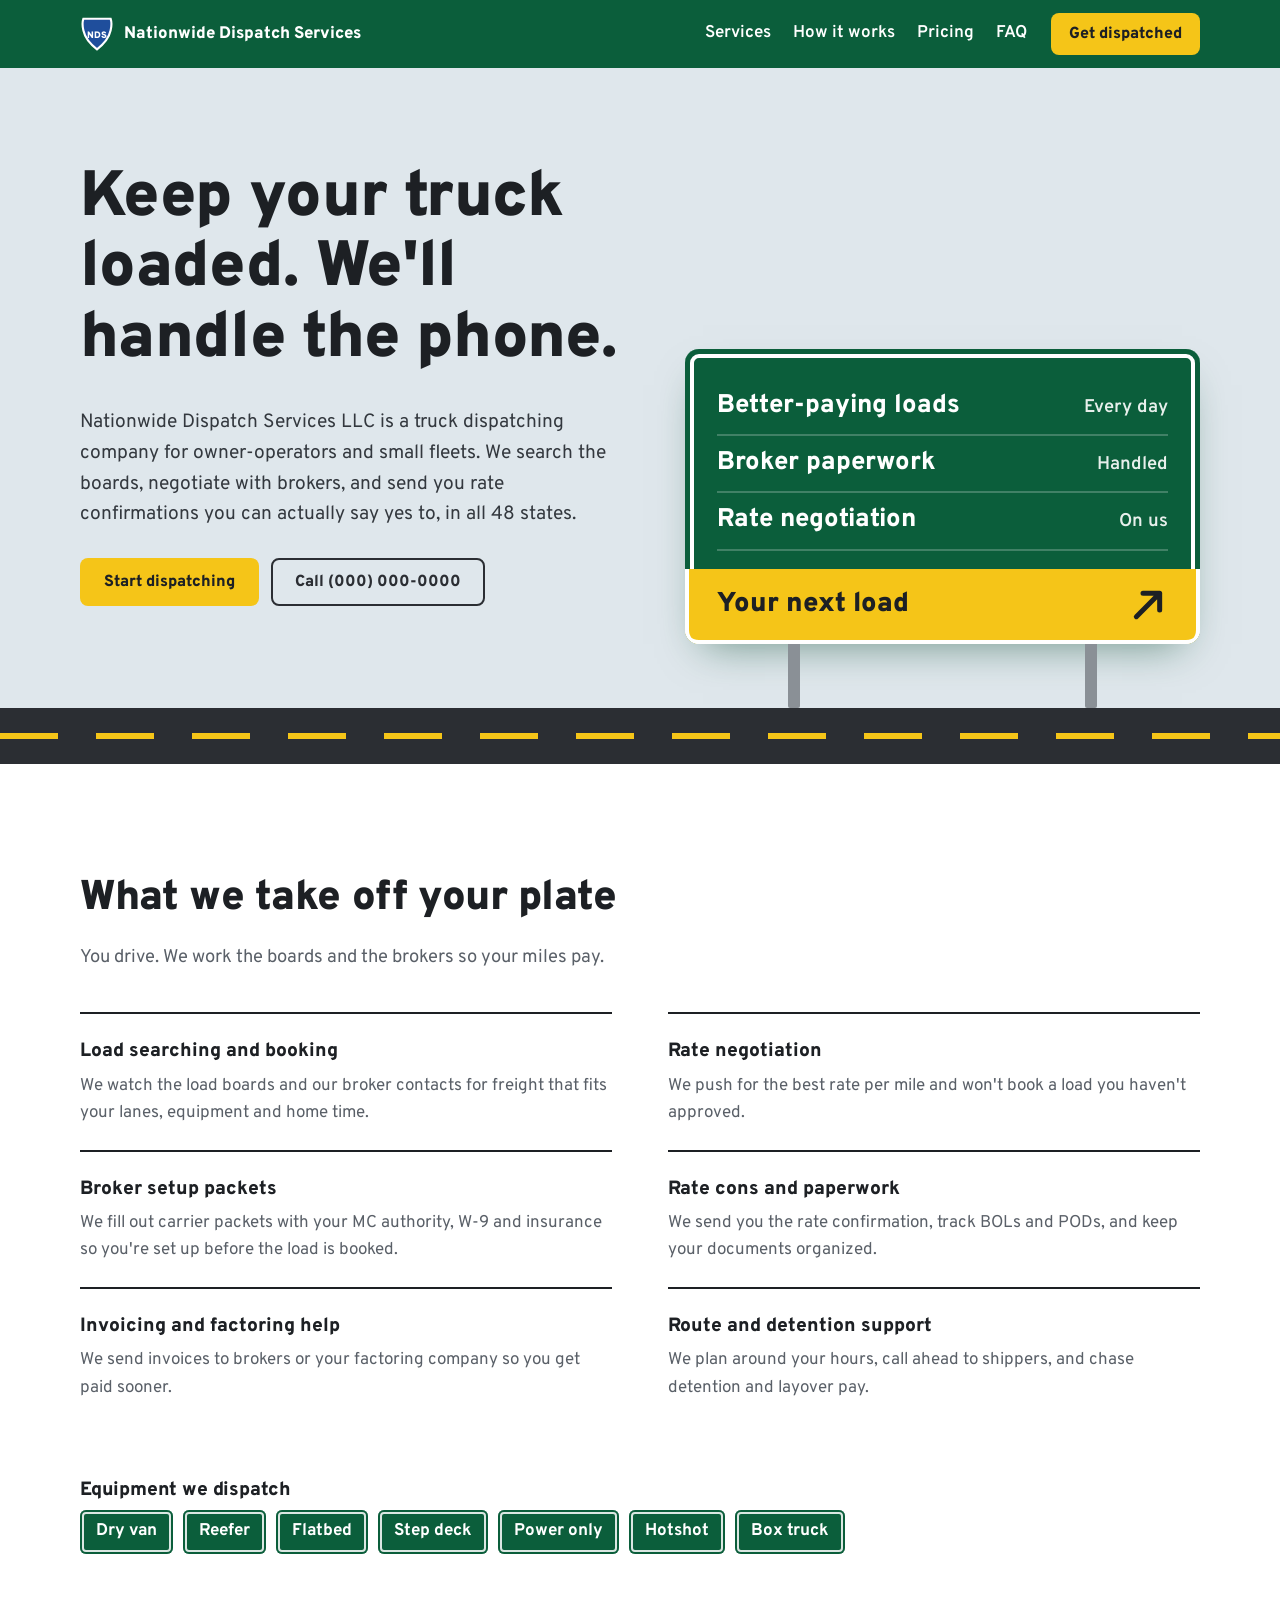
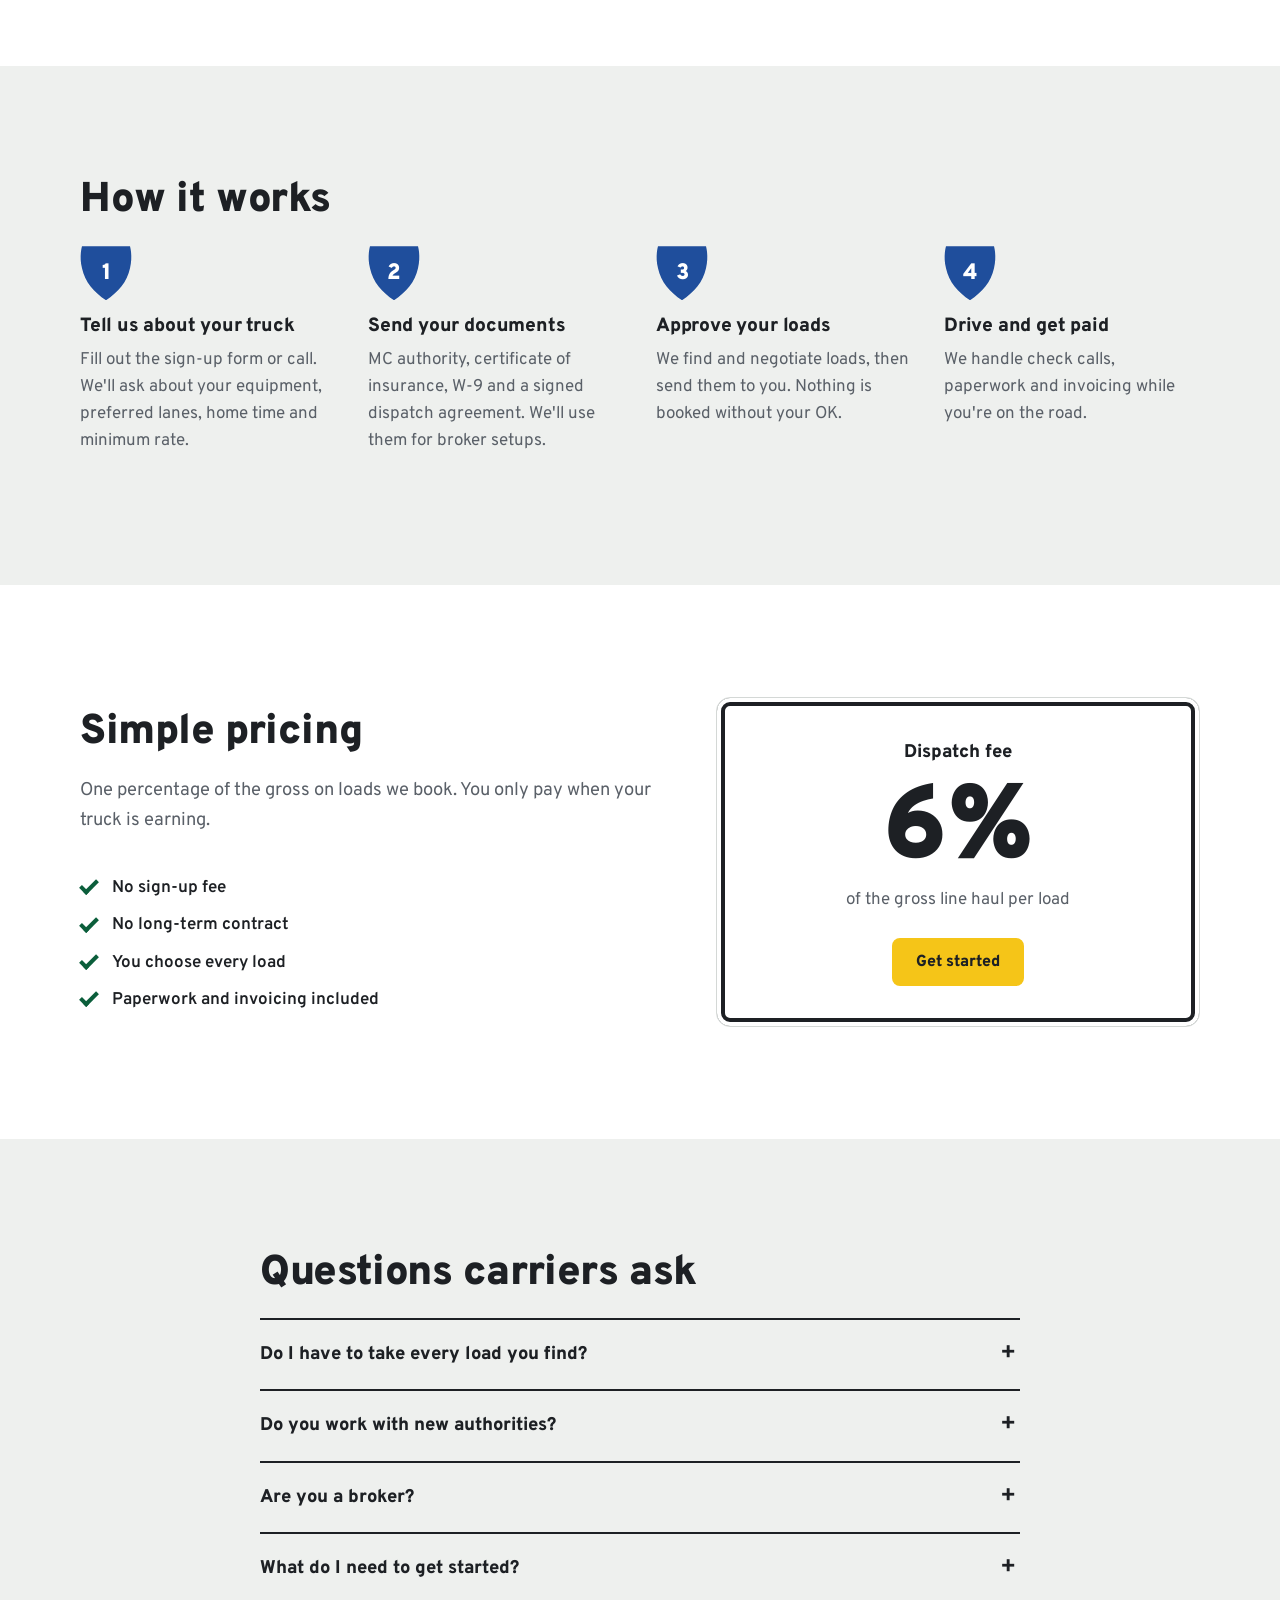
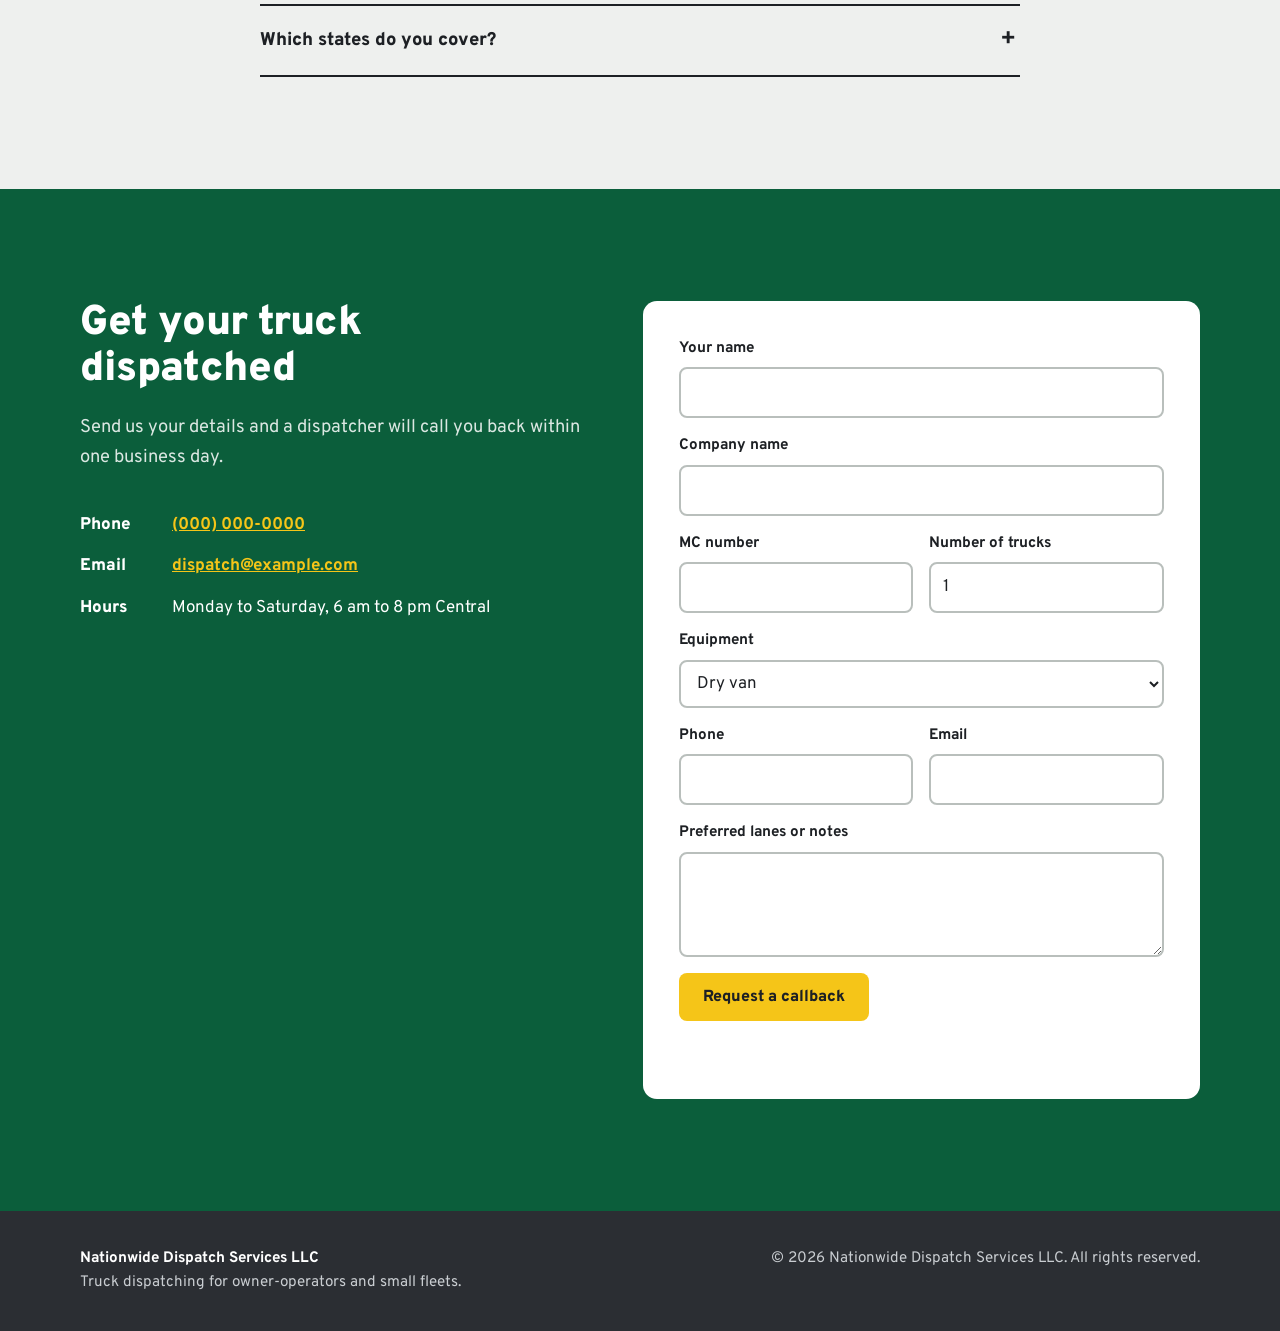
==== index.html @ 4761fd65 "Add Nationwide Dispatch Services website Co-Authored-By: Claude Opus 5.5 <noreply@anthropic.com> Cla" ====
<!doctype html>
<html lang="en">
<head>
  <meta charset="utf-8">
  <meta name="viewport" content="width=device-width, initial-scale=1">
  <title>Nationwide Dispatch Services LLC | Truck dispatching for owner-operators and small fleets</title>
  <meta name="description" content="Nationwide Dispatch Services LLC finds and books better-paying loads, negotiates rates, and handles broker paperwork for owner-operators and small fleets in all 48 states.">
  <link rel="icon" href="favicon.svg" type="image/svg+xml">
  <link rel="preconnect" href="https://fonts.googleapis.com">
  <link rel="preconnect" href="https://fonts.gstatic.com" crossorigin>
  <link href="https://fonts.googleapis.com/css2?family=Overpass:ital,wght@0,400;0,600;0,800;0,900;1,400&display=swap" rel="stylesheet">
  <link rel="stylesheet" href="styles.css">
</head>
<body>
  <a class="skip" href="#main">Skip to content</a>

  <header class="topbar">
    <div class="wrap topbar-inner">
      <a class="brand" href="#top" aria-label="Nationwide Dispatch Services home">
        <svg class="shield" viewBox="0 0 40 44" aria-hidden="true"><path d="M4 4h32c0 0 2 6 0 14-2 9-8 16-16 22C12 34 6 27 4 18 2 10 4 4 4 4z"/><text x="20" y="27" text-anchor="middle">NDS</text></svg>
        <span>Nationwide Dispatch Services</span>
      </a>
      <nav aria-label="Main">
        <ul>
          <li><a href="#services">Services</a></li>
          <li><a href="#how">How it works</a></li>
          <li><a href="#pricing">Pricing</a></li>
          <li><a href="#faq">FAQ</a></li>
        </ul>
      </nav>
      <a class="btn btn-yellow topbar-cta" href="#signup">Get dispatched</a>
    </div>
  </header>

  <main id="main">
    <section class="hero" id="top">
      <div class="wrap hero-grid">
        <div class="hero-copy">
          <h1>Keep your truck loaded. We'll handle the phone.</h1>
          <p class="lede">Nationwide Dispatch Services LLC is a truck dispatching company for owner-operators and small fleets. We search the boards, negotiate with brokers, and send you rate confirmations you can actually say yes to, in all 48 states.</p>
          <div class="hero-actions">
            <a class="btn btn-yellow" href="#signup">Start dispatching</a>
            <a class="btn btn-ghost" href="tel:+10000000000" data-phone>Call (000) 000-0000</a>
          </div>
        </div>

        <figure class="sign" aria-label="Highway-style sign listing what we do">
          <div class="sign-face">
            <div class="sign-row">
              <span class="sign-text">Better-paying loads</span>
              <span class="sign-dist">Every day</span>
            </div>
            <div class="sign-row">
              <span class="sign-text">Broker paperwork</span>
              <span class="sign-dist">Handled</span>
            </div>
            <div class="sign-row">
              <span class="sign-text">Rate negotiation</span>
              <span class="sign-dist">On us</span>
            </div>
            <div class="sign-exit">
              <span>Your next load</span>
              <svg viewBox="0 0 48 48" aria-hidden="true"><path d="M10 38 L38 10 M18 10 H38 V30" /></svg>
            </div>
          </div>
          <div class="sign-posts" aria-hidden="true"><span></span><span></span></div>
        </figure>
      </div>
      <div class="road" aria-hidden="true"></div>
    </section>

    <section class="section" id="services">
      <div class="wrap">
        <h2>What we take off your plate</h2>
        <p class="section-lede">You drive. We work the boards and the brokers so your miles pay.</p>
        <dl class="services">
          <div>
            <dt>Load searching and booking</dt>
            <dd>We watch the load boards and our broker contacts for freight that fits your lanes, equipment and home time.</dd>
          </div>
          <div>
            <dt>Rate negotiation</dt>
            <dd>We push for the best rate per mile and won't book a load you haven't approved.</dd>
          </div>
          <div>
            <dt>Broker setup packets</dt>
            <dd>We fill out carrier packets with your MC authority, W-9 and insurance so you're set up before the load is booked.</dd>
          </div>
          <div>
            <dt>Rate cons and paperwork</dt>
            <dd>We send you the rate confirmation, track BOLs and PODs, and keep your documents organized.</dd>
          </div>
          <div>
            <dt>Invoicing and factoring help</dt>
            <dd>We send invoices to brokers or your factoring company so you get paid sooner.</dd>
          </div>
          <div>
            <dt>Route and detention support</dt>
            <dd>We plan around your hours, call ahead to shippers, and chase detention and layover pay.</dd>
          </div>
        </dl>

        <div class="equipment">
          <h3>Equipment we dispatch</h3>
          <ul>
            <li>Dry van</li>
            <li>Reefer</li>
            <li>Flatbed</li>
            <li>Step deck</li>
            <li>Power only</li>
            <li>Hotshot</li>
            <li>Box truck</li>
          </ul>
        </div>
      </div>
    </section>

    <section class="section section-alt" id="how">
      <div class="wrap">
        <h2>How it works</h2>
        <ol class="steps">
          <li>
            <h3>Tell us about your truck</h3>
            <p>Fill out the sign-up form or call. We'll ask about your equipment, preferred lanes, home time and minimum rate.</p>
          </li>
          <li>
            <h3>Send your documents</h3>
            <p>MC authority, certificate of insurance, W-9 and a signed dispatch agreement. We'll use them for broker setups.</p>
          </li>
          <li>
            <h3>Approve your loads</h3>
            <p>We find and negotiate loads, then send them to you. Nothing is booked without your OK.</p>
          </li>
          <li>
            <h3>Drive and get paid</h3>
            <p>We handle check calls, paperwork and invoicing while you're on the road.</p>
          </li>
        </ol>
      </div>
    </section>

    <section class="section" id="pricing">
      <div class="wrap pricing">
        <div>
          <h2>Simple pricing</h2>
          <p class="section-lede">One percentage of the gross on loads we book. You only pay when your truck is earning.</p>
          <ul class="checks">
            <li>No sign-up fee</li>
            <li>No long-term contract</li>
            <li>You choose every load</li>
            <li>Paperwork and invoicing included</li>
          </ul>
        </div>
        <div class="price-sign" aria-label="Dispatch fee">
          <span class="price-label">Dispatch fee</span>
          <span class="price-num">6%</span>
          <span class="price-sub">of the gross line haul per load</span>
          <a class="btn btn-yellow" href="#signup">Get started</a>
        </div>
      </div>
    </section>

    <section class="section section-alt" id="faq">
      <div class="wrap narrow">
        <h2>Questions carriers ask</h2>
        <details>
          <summary>Do I have to take every load you find?</summary>
          <p>No. We send you each load with the rate, miles and pickup details. You decide whether we book it.</p>
        </details>
        <details>
          <summary>Do you work with new authorities?</summary>
          <p>Yes. Some brokers require a few months of active authority, but we know which ones work with new MCs and can still keep you moving.</p>
        </details>
        <details>
          <summary>Are you a broker?</summary>
          <p>No. We're a dispatch service working for you, the carrier. Brokers pay you directly or through your factoring company.</p>
        </details>
        <details>
          <summary>What do I need to get started?</summary>
          <p>Active MC and DOT numbers, a certificate of insurance, a W-9, and your truck and trailer details.</p>
        </details>
        <details>
          <summary>Which states do you cover?</summary>
          <p>All 48 contiguous states, with lanes planned around where you want to run and when you want to be home.</p>
        </details>
      </div>
    </section>

    <section class="section signup" id="signup">
      <div class="wrap signup-grid">
        <div>
          <h2>Get your truck dispatched</h2>
          <p class="section-lede">Send us your details and a dispatcher will call you back within one business day.</p>
          <ul class="contact">
            <li><span>Phone</span><a href="tel:+10000000000" data-phone>(000) 000-0000</a></li>
            <li><span>Email</span><a href="mailto:dispatch@example.com" data-email>dispatch@example.com</a></li>
            <li><span>Hours</span>Monday to Saturday, 6 am to 8 pm Central</li>
          </ul>
        </div>

        <form class="form" id="signup-form" novalidate>
          <div class="field">
            <label for="name">Your name</label>
            <input id="name" name="name" autocomplete="name" required>
          </div>
          <div class="field">
            <label for="company">Company name</label>
            <input id="company" name="company" autocomplete="organization">
          </div>
          <div class="field-row">
            <div class="field">
              <label for="mc">MC number</label>
              <input id="mc" name="mc" inputmode="numeric">
            </div>
            <div class="field">
              <label for="trucks">Number of trucks</label>
              <input id="trucks" name="trucks" type="number" min="1" value="1">
            </div>
          </div>
          <div class="field">
            <label for="equipment">Equipment</label>
            <select id="equipment" name="equipment">
              <option>Dry van</option>
              <option>Reefer</option>
              <option>Flatbed</option>
              <option>Step deck</option>
              <option>Power only</option>
              <option>Hotshot</option>
              <option>Box truck</option>
            </select>
          </div>
          <div class="field-row">
            <div class="field">
              <label for="phone">Phone</label>
              <input id="phone" name="phone" type="tel" autocomplete="tel" required>
            </div>
            <div class="field">
              <label for="email">Email</label>
              <input id="email" name="email" type="email" autocomplete="email">
            </div>
          </div>
          <div class="field">
            <label for="notes">Preferred lanes or notes</label>
            <textarea id="notes" name="notes" rows="3"></textarea>
          </div>
          <button class="btn btn-yellow" type="submit">Request a callback</button>
          <p class="form-msg" role="status" aria-live="polite"></p>
        </form>
      </div>
    </section>
  </main>

  <footer class="footer">
    <div class="wrap footer-inner">
      <p><strong>Nationwide Dispatch Services LLC</strong><br>Truck dispatching for owner-operators and small fleets.</p>
      <p>&copy; <span id="year">2026</span> Nationwide Dispatch Services LLC. All rights reserved.</p>
    </div>
  </footer>

  <script src="script.js"></script>
</body>
</html>
---- styles.css ----
:root {
  --sign: #0b5e3b;
  --sign-dark: #08482d;
  --white: #ffffff;
  --yellow: #f5c518;
  --yellow-dark: #d9ab00;
  --asphalt: #2b2e33;
  --ink: #1d2024;
  --muted: #5a6068;
  --concrete: #eef0ee;
  --sky: #dfe7ec;
  --shield: #1f4e9c;
  --line: #d4d8d6;
  --radius-sign: 14px;
  --font: "Overpass", "Helvetica Neue", Arial, sans-serif;
}

*, *::before, *::after { box-sizing: border-box; }
html { scroll-behavior: smooth; }
@media (prefers-reduced-motion: reduce) { html { scroll-behavior: auto; } }

body {
  margin: 0;
  font-family: var(--font);
  font-size: 1.0625rem;
  line-height: 1.6;
  color: var(--ink);
  background: var(--white);
  -webkit-font-smoothing: antialiased;
}

img, svg { display: block; }
a { color: var(--sign); }
:focus-visible { outline: 3px solid var(--yellow); outline-offset: 3px; border-radius: 4px; }

.wrap { width: min(1120px, 100% - 32px); margin-inline: auto; }
.narrow { width: min(760px, 100% - 32px); }

.skip { position: absolute; left: -9999px; top: 8px; background: var(--yellow); color: var(--ink); padding: 8px 14px; z-index: 100; }
.skip:focus { left: 8px; }

h1, h2, h3 { line-height: 1.1; margin: 0 0 .5em; letter-spacing: -0.01em; }
h1 { font-size: clamp(2.4rem, 5.2vw, 4rem); font-weight: 900; }
h2 { font-size: clamp(1.8rem, 3.4vw, 2.6rem); font-weight: 900; }
h3 { font-size: 1.2rem; font-weight: 800; }
p { margin: 0 0 1em; }

/* Buttons */
.btn {
  display: inline-flex; align-items: center; justify-content: center;
  min-height: 48px; padding: 12px 22px;
  font: 800 1rem/1 var(--font);
  text-decoration: none; border-radius: 8px; border: 2px solid transparent;
  cursor: pointer; transition: background-color .15s, color .15s, border-color .15s;
}
.btn-yellow { background: var(--yellow); color: var(--ink); }
.btn-yellow:hover { background: var(--yellow-dark); }
.btn-ghost { border-color: var(--asphalt); color: var(--asphalt); background: transparent; }
.btn-ghost:hover { background: var(--asphalt); color: var(--white); }

/* Top bar */
.topbar { background: var(--sign); color: var(--white); position: sticky; top: 0; z-index: 50; }
.topbar-inner { display: flex; align-items: center; gap: 24px; min-height: 68px; }
.brand { display: flex; align-items: center; gap: 10px; color: var(--white); text-decoration: none; font-weight: 800; font-size: 1.05rem; }
.shield { width: 34px; height: 38px; }
.shield path { fill: var(--shield); stroke: var(--white); stroke-width: 2.5; }
.shield text { fill: var(--white); font: 900 11px var(--font); }
.topbar nav { margin-left: auto; }
.topbar nav ul { display: flex; gap: 22px; list-style: none; margin: 0; padding: 0; }
.topbar nav a { color: var(--white); text-decoration: none; font-weight: 600; }
.topbar nav a:hover { text-decoration: underline; text-underline-offset: 4px; }
.topbar-cta { min-height: 42px; padding: 10px 16px; }

@media (max-width: 860px) {
  .topbar nav { display: none; }
  .topbar-cta { margin-left: auto; }
  .brand span { font-size: .95rem; }
}
@media (max-width: 420px) { .brand span { display: none; } }

/* Hero */
.hero { background: var(--sky); position: relative; padding-top: clamp(48px, 8vw, 96px); overflow: hidden; }
.hero-grid { display: grid; grid-template-columns: 1.05fr 1fr; gap: clamp(32px, 5vw, 72px); align-items: end; }
.hero-copy { padding-bottom: clamp(56px, 8vw, 104px); }
.lede { font-size: 1.2rem; color: #33383e; max-width: 34em; }
.hero-actions { display: flex; flex-wrap: wrap; gap: 12px; margin-top: 28px; }

.sign { margin: 0; display: flex; flex-direction: column; align-items: center; }
.sign-face {
  width: 100%; background: var(--sign); color: var(--white);
  border-radius: var(--radius-sign);
  box-shadow: inset 0 0 0 5px var(--sign), inset 0 0 0 9px var(--white), 0 18px 40px -18px rgba(8, 72, 45, .55);
  padding: 30px 32px 0;
}
.sign-row { display: flex; justify-content: space-between; align-items: baseline; gap: 16px; padding: 12px 0; border-bottom: 2px solid rgba(255,255,255,.22); }
.sign-text { font-weight: 800; font-size: clamp(1.15rem, 2.2vw, 1.6rem); line-height: 1.15; }
.sign-dist { font-weight: 600; font-size: clamp(.95rem, 1.6vw, 1.15rem); white-space: nowrap; opacity: .9; }
.sign-exit {
  display: flex; align-items: center; justify-content: space-between; gap: 12px;
  margin: 18px -32px 0; padding: 14px 32px 18px;
  background: var(--yellow); color: var(--ink);
  border-radius: 0 0 var(--radius-sign) var(--radius-sign);
  box-shadow: inset 0 -4px 0 0 var(--white), inset 4px 0 0 0 var(--white), inset -4px 0 0 0 var(--white);
  font-weight: 900; font-size: clamp(1.2rem, 2.4vw, 1.7rem);
}
.sign-exit svg { width: 40px; height: 40px; flex: none; }
.sign-exit path { fill: none; stroke: var(--ink); stroke-width: 6; stroke-linecap: round; stroke-linejoin: round; }
.sign-posts { display: flex; justify-content: space-between; width: 60%; height: 64px; }
.sign-posts span { width: 12px; background: #8a9096; border-radius: 0 0 2px 2px; }

.road {
  height: 56px; background: var(--asphalt);
  background-image: linear-gradient(90deg, var(--yellow) 0 60%, transparent 60% 100%);
  background-size: 96px 6px; background-repeat: repeat-x; background-position: 0 50%;
}
@media (prefers-reduced-motion: no-preference) {
  .road { animation: drive 1.6s linear 1 both; }
  @keyframes drive { from { background-position: 480px 50%; } to { background-position: 0 50%; } }
}

@media (max-width: 860px) {
  .hero-grid { grid-template-columns: 1fr; }
  .hero-copy { padding-bottom: 8px; }
  .sign { max-width: 520px; width: 100%; margin-inline: auto; }
}

/* Sections */
.section { padding-block: clamp(64px, 9vw, 112px); }
.section-alt { background: var(--concrete); }
.section-lede { font-size: 1.15rem; color: var(--muted); max-width: 36em; margin-bottom: 40px; }

.services { display: grid; grid-template-columns: repeat(2, 1fr); gap: 0 56px; margin: 0; }
.services > div { padding: 22px 0; border-top: 2px solid var(--ink); }
.services dt { font-weight: 800; font-size: 1.2rem; margin-bottom: 6px; }
.services dd { margin: 0; color: var(--muted); max-width: 32em; }
@media (max-width: 720px) { .services { grid-template-columns: 1fr; } }

.equipment { margin-top: 56px; }
.equipment ul { display: flex; flex-wrap: wrap; gap: 10px; list-style: none; margin: 0; padding: 0; }
.equipment li { background: var(--sign); color: var(--white); font-weight: 700; padding: 8px 16px; border-radius: 6px; box-shadow: inset 0 0 0 2px var(--sign), inset 0 0 0 4px rgba(255,255,255,.85); }

.steps { list-style: none; margin: 0; padding: 0; counter-reset: step; display: grid; grid-template-columns: repeat(4, 1fr); gap: 32px; }
.steps li { counter-increment: step; position: relative; padding-top: 72px; }
.steps li::before {
  content: counter(step);
  position: absolute; top: 0; left: 0; width: 52px; height: 56px;
  display: grid; place-items: center; padding-top: 2px;
  font: 900 1.4rem var(--font); color: var(--white);
  background: var(--shield);
  clip-path: path("M2 2 H50 C50 2 53 12 50 24 C47 38 38 48 26 56 C14 48 5 38 2 24 C-1 12 2 2 2 2 Z");
}
.steps p { color: var(--muted); }
@media (max-width: 900px) { .steps { grid-template-columns: repeat(2, 1fr); } }
@media (max-width: 560px) { .steps { grid-template-columns: 1fr; } }

.pricing { display: grid; grid-template-columns: 1.2fr 1fr; gap: 56px; align-items: center; }
.checks { list-style: none; padding: 0; margin: 0; display: grid; gap: 10px; }
.checks li { padding-left: 32px; position: relative; font-weight: 600; }
.checks li::before { content: ""; position: absolute; left: 0; top: .3em; width: 18px; height: 10px; border-left: 4px solid var(--sign); border-bottom: 4px solid var(--sign); transform: rotate(-45deg); }
.price-sign {
  display: flex; flex-direction: column; align-items: center; text-align: center; gap: 4px;
  background: var(--white); color: var(--ink); border-radius: var(--radius-sign);
  box-shadow: inset 0 0 0 4px var(--white), inset 0 0 0 8px var(--ink);
  padding: 40px 28px; border: 1px solid var(--line);
}
.price-label { font-weight: 800; font-size: 1.15rem; }
.price-num { font-weight: 900; font-size: clamp(4.5rem, 10vw, 6.5rem); line-height: 1; margin-top: 8px; }
.price-sub { color: var(--muted); margin-bottom: 20px; }
@media (max-width: 760px) { .pricing { grid-template-columns: 1fr; } }

details { border-top: 2px solid var(--ink); padding: 4px 0; }
details:last-of-type { border-bottom: 2px solid var(--ink); }
summary { cursor: pointer; font-weight: 800; font-size: 1.15rem; padding: 16px 40px 16px 0; list-style: none; position: relative; }
summary::-webkit-details-marker { display: none; }
summary::after { content: "+"; position: absolute; right: 4px; top: 10px; font-size: 1.6rem; font-weight: 600; transition: transform .2s; }
details[open] summary::after { transform: rotate(45deg); }
details p { color: var(--muted); margin: 0 0 18px; max-width: 40em; }

/* Signup */
.signup { background: var(--sign); color: var(--white); }
.signup .section-lede { color: rgba(255,255,255,.85); }
.signup-grid { display: grid; grid-template-columns: 1fr 1.1fr; gap: 56px; align-items: start; }
.contact { list-style: none; padding: 0; margin: 0; display: grid; gap: 14px; }
.contact li { display: grid; grid-template-columns: 80px 1fr; gap: 12px; }
.contact span { font-weight: 800; }
.contact a { color: var(--yellow); font-weight: 700; }

.form { background: var(--white); color: var(--ink); border-radius: var(--radius-sign); padding: clamp(22px, 4vw, 36px); display: grid; gap: 16px; }
.field { display: grid; gap: 6px; }
.field-row { display: grid; grid-template-columns: 1fr 1fr; gap: 16px; }
.field label { font-weight: 700; font-size: .95rem; }
.field input, .field select, .field textarea {
  font: inherit; color: var(--ink); background: var(--white);
  border: 2px solid #b9bfbc; border-radius: 8px; padding: 10px 12px; min-height: 46px; width: 100%;
}
.field input:focus, .field select:focus, .field textarea:focus { border-color: var(--sign); outline: 3px solid rgba(245,197,24,.6); outline-offset: 0; }
.field [aria-invalid="true"] { border-color: #b3261e; }
.form .btn { justify-self: start; }
.form-msg { margin: 0; font-weight: 600; min-height: 1.5em; }
.form-msg.error { color: #b3261e; }
.form-msg.ok { color: var(--sign); }
@media (max-width: 860px) { .signup-grid { grid-template-columns: 1fr; } }
@media (max-width: 480px) { .field-row { grid-template-columns: 1fr; } }

.footer { background: var(--asphalt); color: #c9cdd1; padding-block: 36px; font-size: .95rem; }
.footer strong { color: var(--white); }
.footer-inner { display: flex; justify-content: space-between; flex-wrap: wrap; gap: 16px; }
.footer p { margin: 0; }
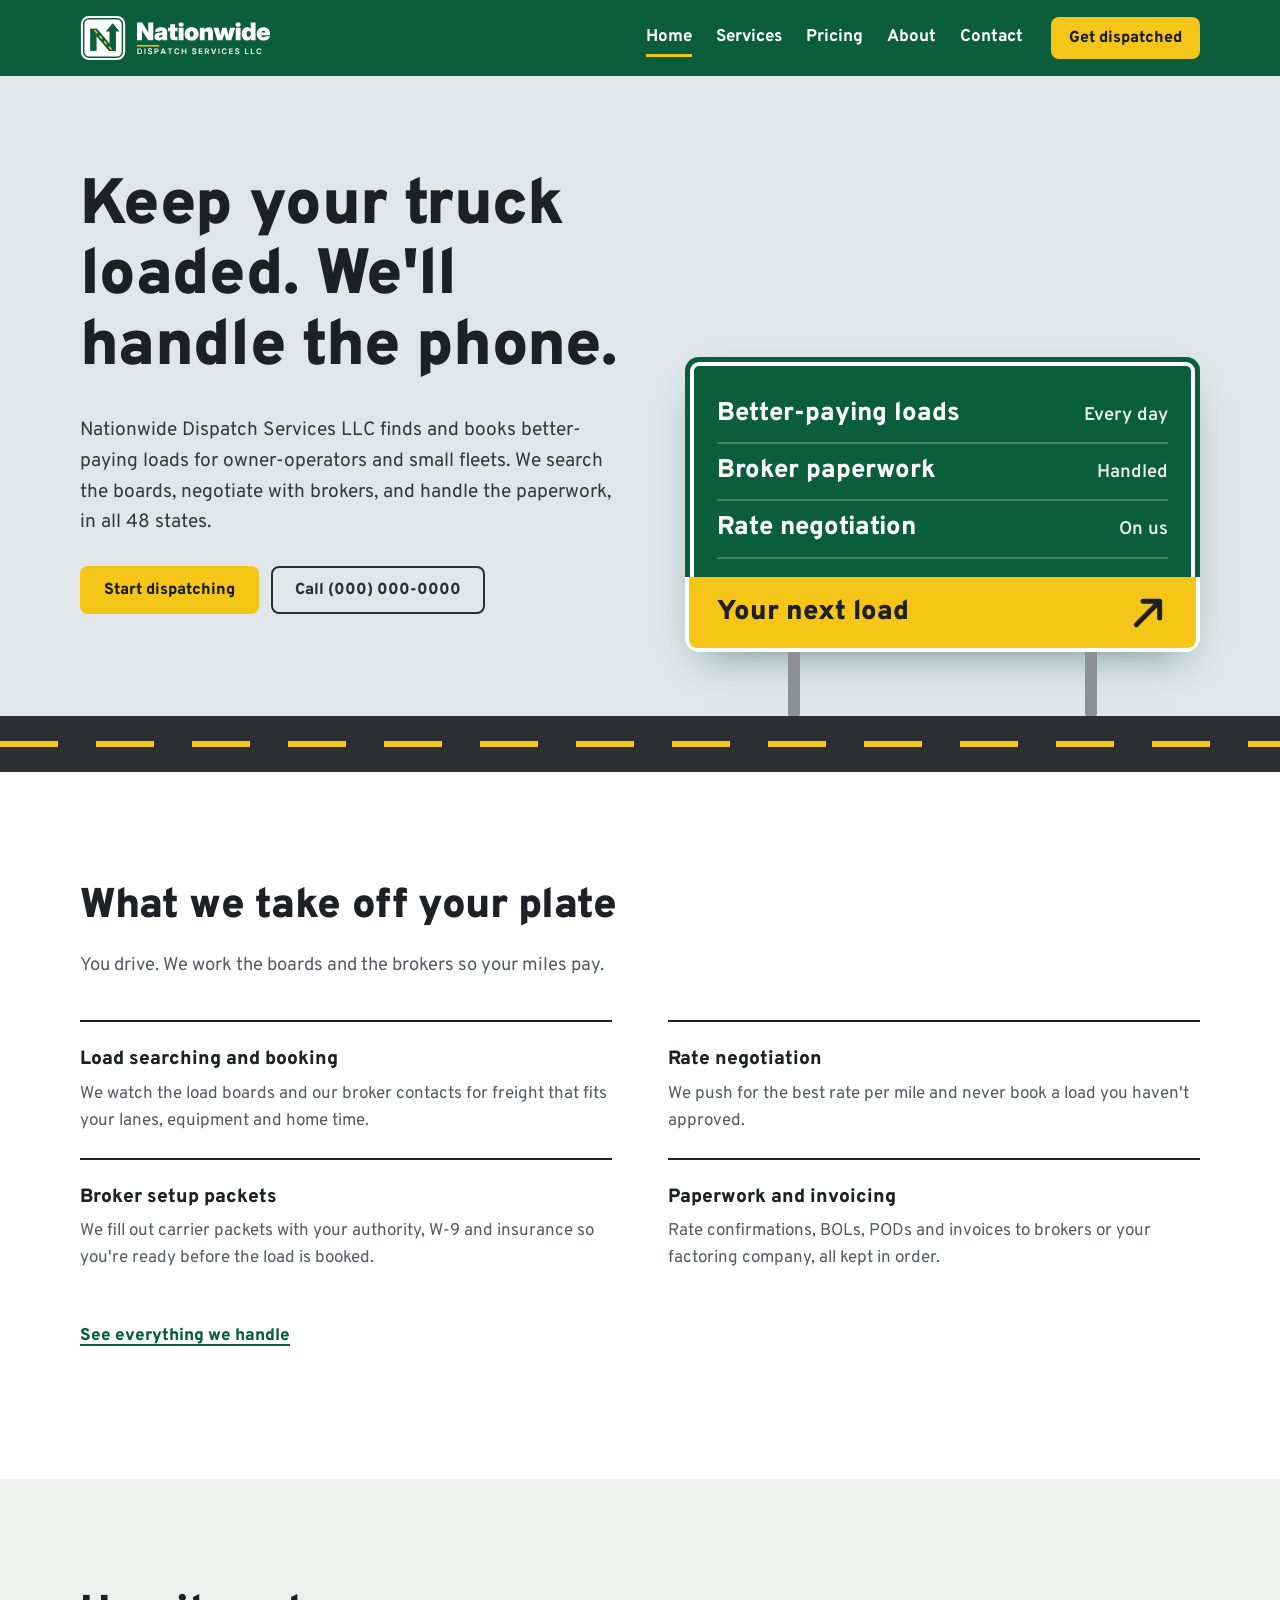
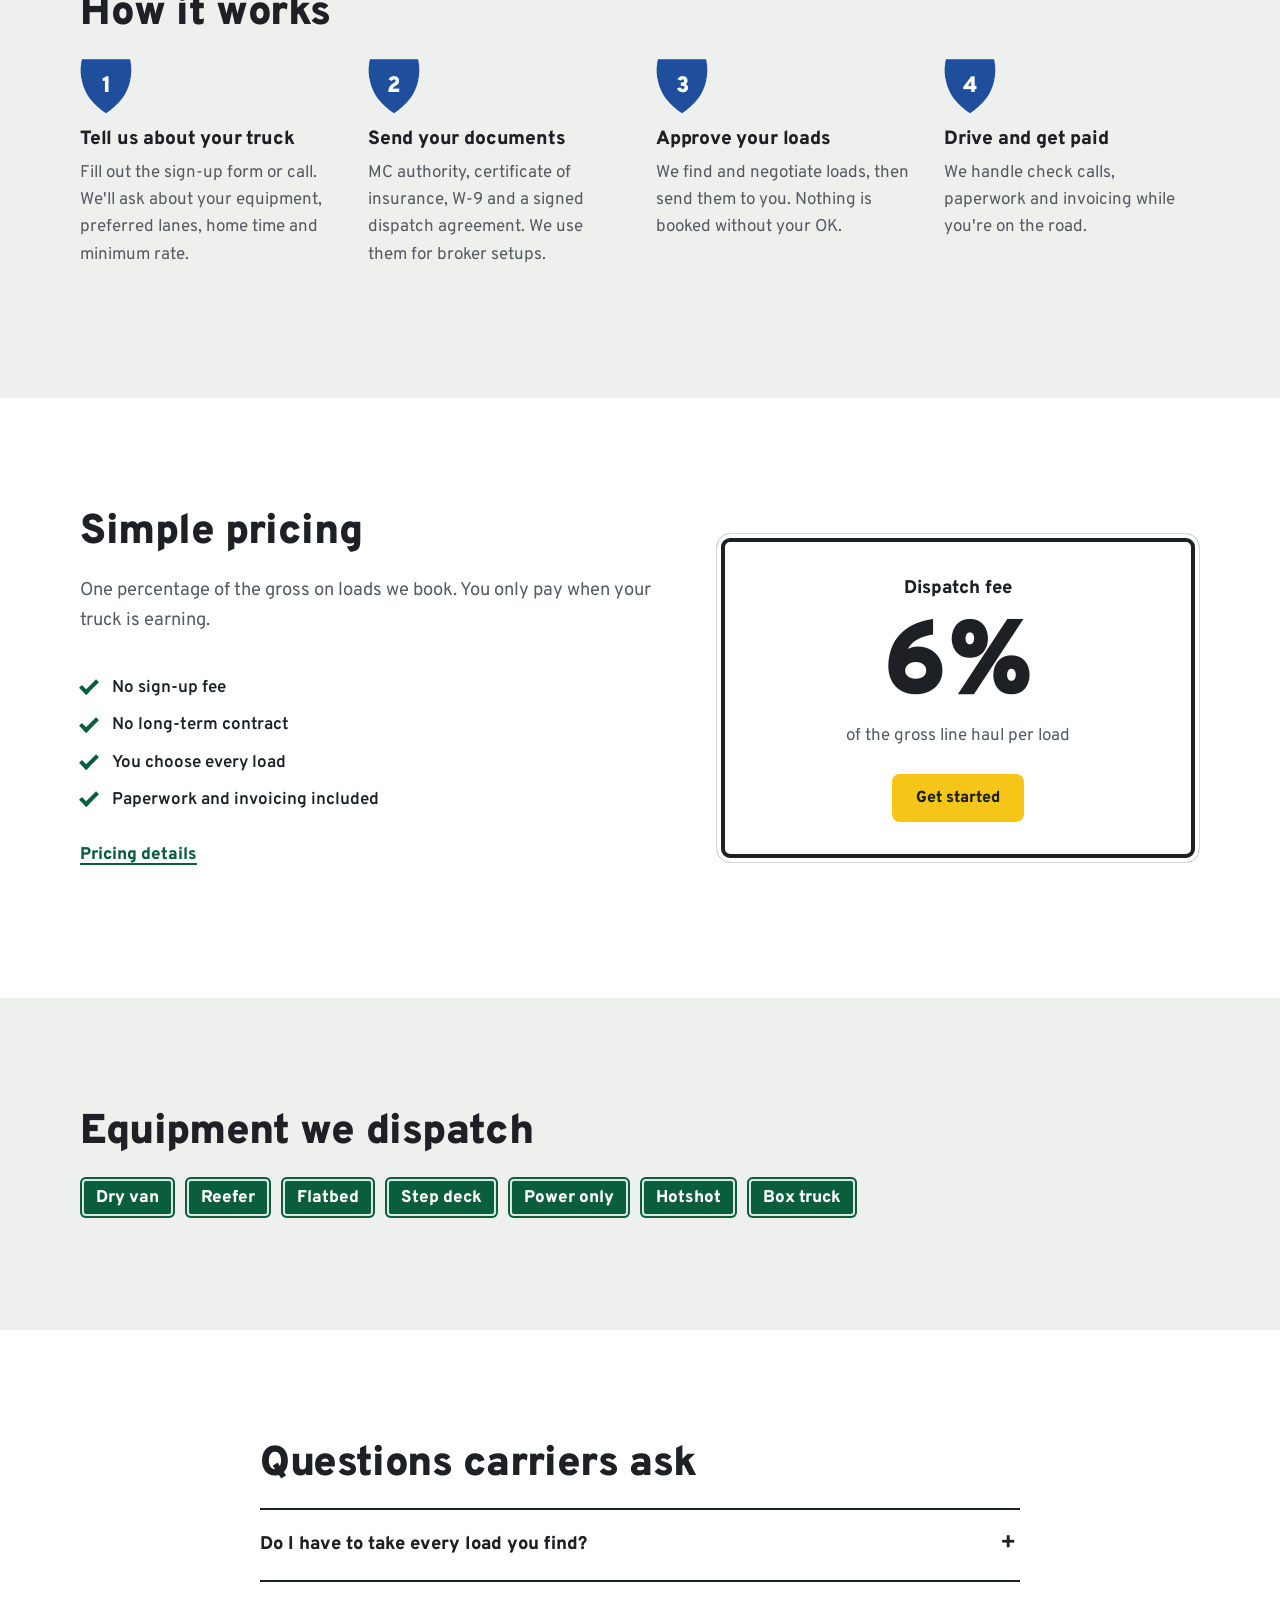
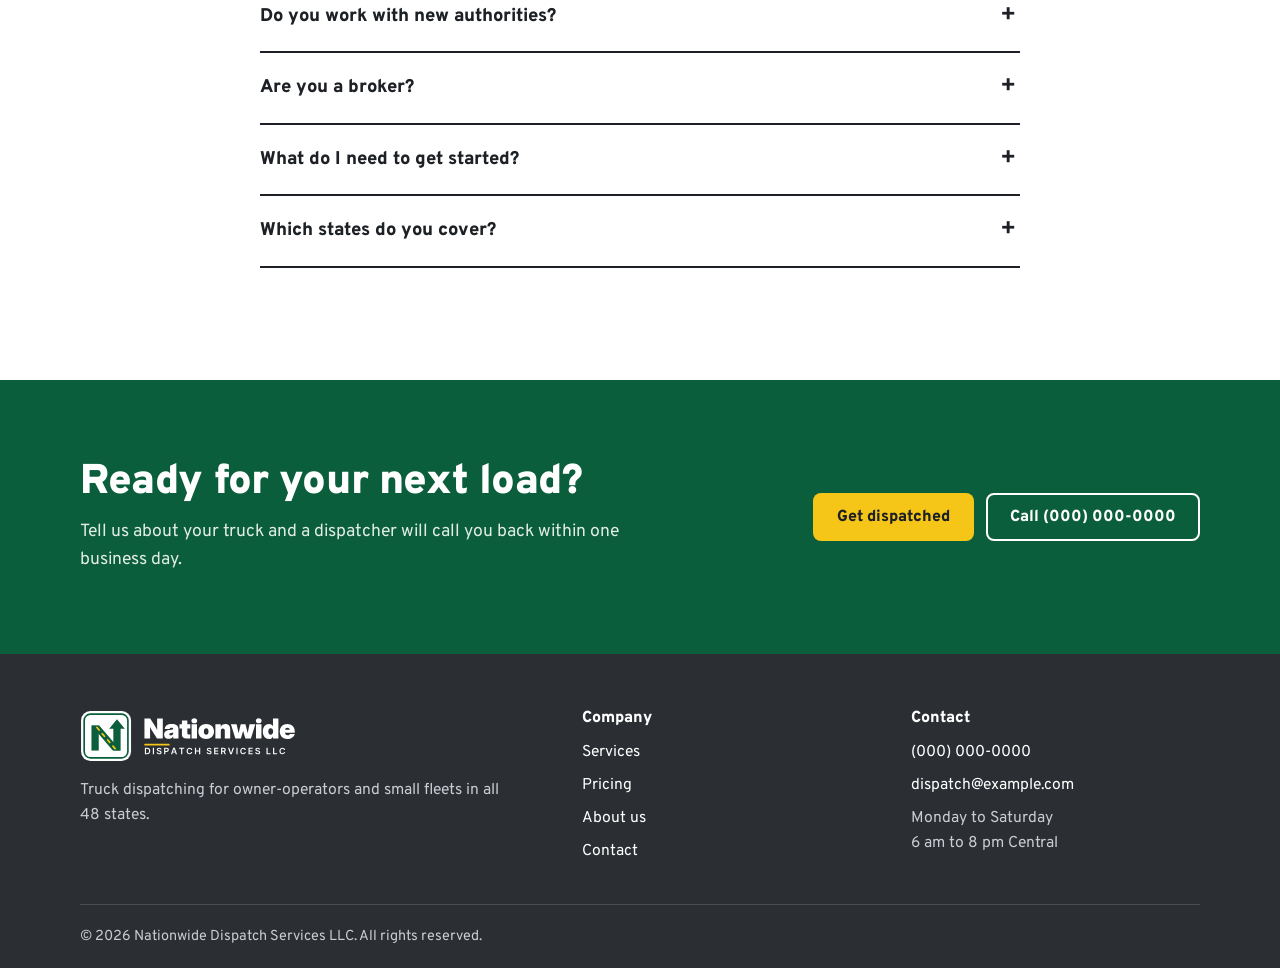
==== commit c77aaa1b: "Add logo and expand into multi-page site Adds the Nationwide Dispatch Services logo (horizontal, rev" ====
--- a/index.html
+++ b/index.html
@@ -3,65 +3,65 @@
 <head>
   <meta charset="utf-8">
   <meta name="viewport" content="width=device-width, initial-scale=1">
-  <title>Nationwide Dispatch Services LLC | Truck dispatching for owner-operators and small fleets</title>
+  <title>Nationwide Dispatch Services LLC | Truck dispatching for owner-operators</title>
   <meta name="description" content="Nationwide Dispatch Services LLC finds and books better-paying loads, negotiates rates, and handles broker paperwork for owner-operators and small fleets in all 48 states.">
-  <link rel="icon" href="favicon.svg" type="image/svg+xml">
+  <meta name="theme-color" content="#0b5e3b">
+  <meta property="og:type" content="website">
+  <meta property="og:title" content="Nationwide Dispatch Services LLC | Truck dispatching for owner-operators">
+  <meta property="og:description" content="Nationwide Dispatch Services LLC finds and books better-paying loads, negotiates rates, and handles broker paperwork for owner-operators and small fleets in all 48 states.">
+  <meta property="og:image" content="/og-image.png">
+  <meta name="twitter:card" content="summary_large_image">
+  <link rel="icon" href="/favicon.svg" type="image/svg+xml">
+  <link rel="icon" href="/favicon-32.png" sizes="32x32" type="image/png">
+  <link rel="apple-touch-icon" href="/apple-touch-icon.png">
   <link rel="preconnect" href="https://fonts.googleapis.com">
   <link rel="preconnect" href="https://fonts.gstatic.com" crossorigin>
-  <link href="https://fonts.googleapis.com/css2?family=Overpass:ital,wght@0,400;0,600;0,800;0,900;1,400&display=swap" rel="stylesheet">
-  <link rel="stylesheet" href="styles.css">
+  <link href="https://fonts.googleapis.com/css2?family=Overpass:wght@400;600;700;800;900&display=swap" rel="stylesheet">
+  <link rel="stylesheet" href="/styles.css">
 </head>
 <body>
   <a class="skip" href="#main">Skip to content</a>
-
   <header class="topbar">
     <div class="wrap topbar-inner">
-      <a class="brand" href="#top" aria-label="Nationwide Dispatch Services home">
-        <svg class="shield" viewBox="0 0 40 44" aria-hidden="true"><path d="M4 4h32c0 0 2 6 0 14-2 9-8 16-16 22C12 34 6 27 4 18 2 10 4 4 4 4z"/><text x="20" y="27" text-anchor="middle">NDS</text></svg>
-        <span>Nationwide Dispatch Services</span>
+      <a class="brand" href="/" aria-label="Nationwide Dispatch Services LLC, home">
+        <img src="/brand/logo-reverse.svg" alt="Nationwide Dispatch Services LLC" width="220" height="48">
       </a>
-      <nav aria-label="Main">
+      <button class="menu-btn" type="button" aria-expanded="false" aria-controls="site-nav">
+        <span class="menu-icon" aria-hidden="true"></span><span class="menu-label">Menu</span>
+      </button>
+      <nav id="site-nav" class="site-nav" aria-label="Main">
         <ul>
-          <li><a href="#services">Services</a></li>
-          <li><a href="#how">How it works</a></li>
-          <li><a href="#pricing">Pricing</a></li>
-          <li><a href="#faq">FAQ</a></li>
-        </ul>
+          <li><a href="/" aria-current="page">Home</a></li>
+          <li><a href="/services">Services</a></li>
+          <li><a href="/pricing">Pricing</a></li>
+          <li><a href="/about">About</a></li>
+          <li><a href="/contact">Contact</a></li>
+        </ul>
+        <a class="btn btn-yellow nav-cta" href="/contact#signup">Get dispatched</a>
       </nav>
-      <a class="btn btn-yellow topbar-cta" href="#signup">Get dispatched</a>
     </div>
   </header>
-
   <main id="main">
-    <section class="hero" id="top">
+
+    <section class="hero">
       <div class="wrap hero-grid">
         <div class="hero-copy">
           <h1>Keep your truck loaded. We'll handle the phone.</h1>
-          <p class="lede">Nationwide Dispatch Services LLC is a truck dispatching company for owner-operators and small fleets. We search the boards, negotiate with brokers, and send you rate confirmations you can actually say yes to, in all 48 states.</p>
+          <p class="lede">Nationwide Dispatch Services LLC finds and books better-paying loads for owner-operators and small fleets. We search the boards, negotiate with brokers, and handle the paperwork, in all 48 states.</p>
           <div class="hero-actions">
-            <a class="btn btn-yellow" href="#signup">Start dispatching</a>
+            <a class="btn btn-yellow" href="/contact#signup">Start dispatching</a>
             <a class="btn btn-ghost" href="tel:+10000000000" data-phone>Call (000) 000-0000</a>
           </div>
         </div>
-
         <figure class="sign" aria-label="Highway-style sign listing what we do">
           <div class="sign-face">
-            <div class="sign-row">
-              <span class="sign-text">Better-paying loads</span>
-              <span class="sign-dist">Every day</span>
-            </div>
-            <div class="sign-row">
-              <span class="sign-text">Broker paperwork</span>
-              <span class="sign-dist">Handled</span>
-            </div>
-            <div class="sign-row">
-              <span class="sign-text">Rate negotiation</span>
-              <span class="sign-dist">On us</span>
-            </div>
-            <div class="sign-exit">
+            <div class="sign-row"><span class="sign-text">Better-paying loads</span><span class="sign-dist">Every day</span></div>
+            <div class="sign-row"><span class="sign-text">Broker paperwork</span><span class="sign-dist">Handled</span></div>
+            <div class="sign-row"><span class="sign-text">Rate negotiation</span><span class="sign-dist">On us</span></div>
+            <a class="sign-exit" href="/contact#signup">
               <span>Your next load</span>
               <svg viewBox="0 0 48 48" aria-hidden="true"><path d="M10 38 L38 10 M18 10 H38 V30" /></svg>
-            </div>
+            </a>
           </div>
           <div class="sign-posts" aria-hidden="true"><span></span><span></span></div>
         </figure>
@@ -69,77 +69,33 @@
       <div class="road" aria-hidden="true"></div>
     </section>
 
-    <section class="section" id="services">
+    <section class="section">
       <div class="wrap">
         <h2>What we take off your plate</h2>
         <p class="section-lede">You drive. We work the boards and the brokers so your miles pay.</p>
         <dl class="services">
-          <div>
-            <dt>Load searching and booking</dt>
-            <dd>We watch the load boards and our broker contacts for freight that fits your lanes, equipment and home time.</dd>
-          </div>
-          <div>
-            <dt>Rate negotiation</dt>
-            <dd>We push for the best rate per mile and won't book a load you haven't approved.</dd>
-          </div>
-          <div>
-            <dt>Broker setup packets</dt>
-            <dd>We fill out carrier packets with your MC authority, W-9 and insurance so you're set up before the load is booked.</dd>
-          </div>
-          <div>
-            <dt>Rate cons and paperwork</dt>
-            <dd>We send you the rate confirmation, track BOLs and PODs, and keep your documents organized.</dd>
-          </div>
-          <div>
-            <dt>Invoicing and factoring help</dt>
-            <dd>We send invoices to brokers or your factoring company so you get paid sooner.</dd>
-          </div>
-          <div>
-            <dt>Route and detention support</dt>
-            <dd>We plan around your hours, call ahead to shippers, and chase detention and layover pay.</dd>
-          </div>
+          <div><dt>Load searching and booking</dt><dd>We watch the load boards and our broker contacts for freight that fits your lanes, equipment and home time.</dd></div>
+          <div><dt>Rate negotiation</dt><dd>We push for the best rate per mile and never book a load you haven't approved.</dd></div>
+          <div><dt>Broker setup packets</dt><dd>We fill out carrier packets with your authority, W-9 and insurance so you're ready before the load is booked.</dd></div>
+          <div><dt>Paperwork and invoicing</dt><dd>Rate confirmations, BOLs, PODs and invoices to brokers or your factoring company, all kept in order.</dd></div>
         </dl>
-
-        <div class="equipment">
-          <h3>Equipment we dispatch</h3>
-          <ul>
-            <li>Dry van</li>
-            <li>Reefer</li>
-            <li>Flatbed</li>
-            <li>Step deck</li>
-            <li>Power only</li>
-            <li>Hotshot</li>
-            <li>Box truck</li>
-          </ul>
-        </div>
-      </div>
-    </section>
-
-    <section class="section section-alt" id="how">
+        <p class="more"><a class="text-link" href="/services">See everything we handle</a></p>
+      </div>
+    </section>
+
+    <section class="section section-alt">
       <div class="wrap">
         <h2>How it works</h2>
         <ol class="steps">
-          <li>
-            <h3>Tell us about your truck</h3>
-            <p>Fill out the sign-up form or call. We'll ask about your equipment, preferred lanes, home time and minimum rate.</p>
-          </li>
-          <li>
-            <h3>Send your documents</h3>
-            <p>MC authority, certificate of insurance, W-9 and a signed dispatch agreement. We'll use them for broker setups.</p>
-          </li>
-          <li>
-            <h3>Approve your loads</h3>
-            <p>We find and negotiate loads, then send them to you. Nothing is booked without your OK.</p>
-          </li>
-          <li>
-            <h3>Drive and get paid</h3>
-            <p>We handle check calls, paperwork and invoicing while you're on the road.</p>
-          </li>
+          <li><h3>Tell us about your truck</h3><p>Fill out the sign-up form or call. We'll ask about your equipment, preferred lanes, home time and minimum rate.</p></li>
+          <li><h3>Send your documents</h3><p>MC authority, certificate of insurance, W-9 and a signed dispatch agreement. We use them for broker setups.</p></li>
+          <li><h3>Approve your loads</h3><p>We find and negotiate loads, then send them to you. Nothing is booked without your OK.</p></li>
+          <li><h3>Drive and get paid</h3><p>We handle check calls, paperwork and invoicing while you're on the road.</p></li>
         </ol>
       </div>
     </section>
 
-    <section class="section" id="pricing">
+    <section class="section">
       <div class="wrap pricing">
         <div>
           <h2>Simple pricing</h2>
@@ -150,17 +106,33 @@
             <li>You choose every load</li>
             <li>Paperwork and invoicing included</li>
           </ul>
+          <p class="more"><a class="text-link" href="/pricing">Pricing details</a></p>
         </div>
         <div class="price-sign" aria-label="Dispatch fee">
           <span class="price-label">Dispatch fee</span>
           <span class="price-num">6%</span>
           <span class="price-sub">of the gross line haul per load</span>
-          <a class="btn btn-yellow" href="#signup">Get started</a>
-        </div>
-      </div>
-    </section>
-
-    <section class="section section-alt" id="faq">
+          <a class="btn btn-yellow" href="/contact#signup">Get started</a>
+        </div>
+      </div>
+    </section>
+
+    <section class="section section-alt">
+      <div class="wrap">
+        <h2>Equipment we dispatch</h2>
+        <ul class="equip-chips">
+          <li>Dry van</li>
+          <li>Reefer</li>
+          <li>Flatbed</li>
+          <li>Step deck</li>
+          <li>Power only</li>
+          <li>Hotshot</li>
+          <li>Box truck</li>
+        </ul>
+      </div>
+    </section>
+
+    <section class="section">
       <div class="wrap narrow">
         <h2>Questions carriers ask</h2>
         <details>
@@ -186,77 +158,48 @@
       </div>
     </section>
 
-    <section class="section signup" id="signup">
-      <div class="wrap signup-grid">
+    <section class="cta-band">
+      <div class="wrap cta-inner">
         <div>
-          <h2>Get your truck dispatched</h2>
-          <p class="section-lede">Send us your details and a dispatcher will call you back within one business day.</p>
-          <ul class="contact">
-            <li><span>Phone</span><a href="tel:+10000000000" data-phone>(000) 000-0000</a></li>
-            <li><span>Email</span><a href="mailto:dispatch@example.com" data-email>dispatch@example.com</a></li>
-            <li><span>Hours</span>Monday to Saturday, 6 am to 8 pm Central</li>
-          </ul>
-        </div>
-
-        <form class="form" id="signup-form" novalidate>
-          <div class="field">
-            <label for="name">Your name</label>
-            <input id="name" name="name" autocomplete="name" required>
-          </div>
-          <div class="field">
-            <label for="company">Company name</label>
-            <input id="company" name="company" autocomplete="organization">
-          </div>
-          <div class="field-row">
-            <div class="field">
-              <label for="mc">MC number</label>
-              <input id="mc" name="mc" inputmode="numeric">
-            </div>
-            <div class="field">
-              <label for="trucks">Number of trucks</label>
-              <input id="trucks" name="trucks" type="number" min="1" value="1">
-            </div>
-          </div>
-          <div class="field">
-            <label for="equipment">Equipment</label>
-            <select id="equipment" name="equipment">
-              <option>Dry van</option>
-              <option>Reefer</option>
-              <option>Flatbed</option>
-              <option>Step deck</option>
-              <option>Power only</option>
-              <option>Hotshot</option>
-              <option>Box truck</option>
-            </select>
-          </div>
-          <div class="field-row">
-            <div class="field">
-              <label for="phone">Phone</label>
-              <input id="phone" name="phone" type="tel" autocomplete="tel" required>
-            </div>
-            <div class="field">
-              <label for="email">Email</label>
-              <input id="email" name="email" type="email" autocomplete="email">
-            </div>
-          </div>
-          <div class="field">
-            <label for="notes">Preferred lanes or notes</label>
-            <textarea id="notes" name="notes" rows="3"></textarea>
-          </div>
-          <button class="btn btn-yellow" type="submit">Request a callback</button>
-          <p class="form-msg" role="status" aria-live="polite"></p>
-        </form>
+          <h2>Ready for your next load?</h2>
+          <p>Tell us about your truck and a dispatcher will call you back within one business day.</p>
+        </div>
+        <div class="cta-actions">
+          <a class="btn btn-yellow" href="/contact#signup">Get dispatched</a>
+          <a class="btn btn-outline-light" href="tel:+10000000000" data-phone>Call (000) 000-0000</a>
+        </div>
       </div>
     </section>
   </main>
 
   <footer class="footer">
-    <div class="wrap footer-inner">
-      <p><strong>Nationwide Dispatch Services LLC</strong><br>Truck dispatching for owner-operators and small fleets.</p>
-      <p>&copy; <span id="year">2026</span> Nationwide Dispatch Services LLC. All rights reserved.</p>
+    <div class="wrap footer-grid">
+      <div class="footer-brand">
+        <img src="/brand/logo-reverse.svg" alt="Nationwide Dispatch Services LLC" width="240" height="52">
+        <p>Truck dispatching for owner-operators and small fleets in all 48 states.</p>
+      </div>
+      <div>
+        <h2 class="footer-h">Company</h2>
+        <ul>
+          <li><a href="/services">Services</a></li>
+          <li><a href="/pricing">Pricing</a></li>
+          <li><a href="/about">About us</a></li>
+          <li><a href="/contact">Contact</a></li>
+        </ul>
+      </div>
+      <div>
+        <h2 class="footer-h">Contact</h2>
+        <ul>
+          <li><a href="tel:+10000000000" data-phone>(000) 000-0000</a></li>
+          <li><a href="mailto:dispatch@example.com" data-email>dispatch@example.com</a></li>
+          <li>Monday to Saturday<br>6 am to 8 pm Central</li>
+        </ul>
+      </div>
+    </div>
+    <div class="wrap footer-bottom">
+      <p>&copy; <span data-year>2026</span> Nationwide Dispatch Services LLC. All rights reserved.</p>
     </div>
   </footer>
-
-  <script src="script.js"></script>
+  <script src="/script.js"></script>
 </body>
 </html>
--- a/styles.css
+++ b/styles.css
@@ -6,7 +6,7 @@
   --yellow-dark: #d9ab00;
   --asphalt: #2b2e33;
   --ink: #1d2024;
-  --muted: #5a6068;
+  --muted: #555b63;
   --concrete: #eef0ee;
   --sky: #dfe7ec;
   --shield: #1f4e9c;
@@ -16,7 +16,7 @@
 }
 
 *, *::before, *::after { box-sizing: border-box; }
-html { scroll-behavior: smooth; }
+html { scroll-behavior: smooth; scroll-padding-top: 84px; }
 @media (prefers-reduced-motion: reduce) { html { scroll-behavior: auto; } }
 
 body {
@@ -29,7 +29,7 @@
   -webkit-font-smoothing: antialiased;
 }
 
-img, svg { display: block; }
+img, svg { display: block; max-width: 100%; height: auto; }
 a { color: var(--sign); }
 :focus-visible { outline: 3px solid var(--yellow); outline-offset: 3px; border-radius: 4px; }
 
@@ -45,7 +45,7 @@
 h3 { font-size: 1.2rem; font-weight: 800; }
 p { margin: 0 0 1em; }
 
-/* Buttons */
+/* Buttons and links */
 .btn {
   display: inline-flex; align-items: center; justify-content: center;
   min-height: 48px; padding: 12px 22px;
@@ -57,28 +57,54 @@
 .btn-yellow:hover { background: var(--yellow-dark); }
 .btn-ghost { border-color: var(--asphalt); color: var(--asphalt); background: transparent; }
 .btn-ghost:hover { background: var(--asphalt); color: var(--white); }
-
-/* Top bar */
+.btn-outline-light { border-color: var(--white); color: var(--white); background: transparent; }
+.btn-outline-light:hover { background: var(--white); color: var(--sign); }
+.text-link { font-weight: 800; color: var(--sign); text-underline-offset: 4px; text-decoration-thickness: 2px; }
+.more { margin-top: 28px; }
+
+/* Header */
 .topbar { background: var(--sign); color: var(--white); position: sticky; top: 0; z-index: 50; }
-.topbar-inner { display: flex; align-items: center; gap: 24px; min-height: 68px; }
-.brand { display: flex; align-items: center; gap: 10px; color: var(--white); text-decoration: none; font-weight: 800; font-size: 1.05rem; }
-.shield { width: 34px; height: 38px; }
-.shield path { fill: var(--shield); stroke: var(--white); stroke-width: 2.5; }
-.shield text { fill: var(--white); font: 900 11px var(--font); }
-.topbar nav { margin-left: auto; }
-.topbar nav ul { display: flex; gap: 22px; list-style: none; margin: 0; padding: 0; }
-.topbar nav a { color: var(--white); text-decoration: none; font-weight: 600; }
-.topbar nav a:hover { text-decoration: underline; text-underline-offset: 4px; }
-.topbar-cta { min-height: 42px; padding: 10px 16px; }
-
-@media (max-width: 860px) {
-  .topbar nav { display: none; }
-  .topbar-cta { margin-left: auto; }
-  .brand span { font-size: .95rem; }
-}
-@media (max-width: 420px) { .brand span { display: none; } }
-
-/* Hero */
+.topbar-inner { display: flex; align-items: center; gap: 24px; min-height: 76px; }
+.brand { display: block; flex: none; }
+.brand img { height: 46px; width: auto; }
+.site-nav { margin-left: auto; display: flex; align-items: center; gap: 28px; }
+.site-nav ul { display: flex; gap: 24px; list-style: none; margin: 0; padding: 0; }
+.site-nav a:not(.btn) { color: var(--white); text-decoration: none; font-weight: 700; padding: 6px 0; border-bottom: 3px solid transparent; }
+.site-nav a:not(.btn):hover { border-bottom-color: rgba(255,255,255,.6); }
+.site-nav a[aria-current="page"] { border-bottom-color: var(--yellow); }
+.nav-cta { min-height: 42px; padding: 10px 16px; }
+
+.menu-btn {
+  display: none; margin-left: auto; align-items: center; gap: 10px;
+  background: transparent; color: var(--white); border: 2px solid rgba(255,255,255,.7); border-radius: 8px;
+  font: 700 1rem var(--font); padding: 8px 12px; min-height: 44px; cursor: pointer;
+}
+.menu-icon, .menu-icon::before, .menu-icon::after { display: block; width: 20px; height: 2.5px; background: currentColor; border-radius: 2px; position: relative; transition: transform .2s; }
+.menu-icon::before, .menu-icon::after { content: ""; position: absolute; left: 0; }
+.menu-icon::before { top: -6px; }
+.menu-icon::after { top: 6px; }
+.menu-btn[aria-expanded="true"] .menu-icon { background: transparent; }
+.menu-btn[aria-expanded="true"] .menu-icon::before { transform: translateY(6px) rotate(45deg); }
+.menu-btn[aria-expanded="true"] .menu-icon::after { transform: translateY(-6px) rotate(-45deg); }
+
+@media (max-width: 920px) {
+  .topbar-inner { min-height: 68px; }
+  .brand img { height: 40px; }
+  .menu-btn { display: inline-flex; }
+  .site-nav {
+    display: none; position: absolute; left: 0; right: 0; top: 100%;
+    background: var(--sign-dark); flex-direction: column; align-items: stretch; gap: 0;
+    padding: 8px 16px 20px; border-top: 1px solid rgba(255,255,255,.15);
+  }
+  .site-nav.open { display: flex; }
+  .site-nav ul { flex-direction: column; gap: 0; }
+  .site-nav a:not(.btn) { display: block; padding: 14px 0; border-bottom: 1px solid rgba(255,255,255,.12); }
+  .site-nav a[aria-current="page"] { border-bottom-color: rgba(255,255,255,.12); color: var(--yellow); }
+  .nav-cta { margin-top: 16px; }
+}
+@media (max-width: 380px) { .brand img { height: 34px; } .menu-label { display: none; } }
+
+/* Home hero */
 .hero { background: var(--sky); position: relative; padding-top: clamp(48px, 8vw, 96px); overflow: hidden; }
 .hero-grid { display: grid; grid-template-columns: 1.05fr 1fr; gap: clamp(32px, 5vw, 72px); align-items: end; }
 .hero-copy { padding-bottom: clamp(56px, 8vw, 104px); }
@@ -98,11 +124,12 @@
 .sign-exit {
   display: flex; align-items: center; justify-content: space-between; gap: 12px;
   margin: 18px -32px 0; padding: 14px 32px 18px;
-  background: var(--yellow); color: var(--ink);
+  background: var(--yellow); color: var(--ink); text-decoration: none;
   border-radius: 0 0 var(--radius-sign) var(--radius-sign);
   box-shadow: inset 0 -4px 0 0 var(--white), inset 4px 0 0 0 var(--white), inset -4px 0 0 0 var(--white);
   font-weight: 900; font-size: clamp(1.2rem, 2.4vw, 1.7rem);
 }
+.sign-exit:hover { background: var(--yellow-dark); }
 .sign-exit svg { width: 40px; height: 40px; flex: none; }
 .sign-exit path { fill: none; stroke: var(--ink); stroke-width: 6; stroke-linecap: round; stroke-linejoin: round; }
 .sign-posts { display: flex; justify-content: space-between; width: 60%; height: 64px; }
@@ -114,15 +141,25 @@
   background-size: 96px 6px; background-repeat: repeat-x; background-position: 0 50%;
 }
 @media (prefers-reduced-motion: no-preference) {
-  .road { animation: drive 1.6s linear 1 both; }
+  .hero .road { animation: drive 1.6s linear 1 both; }
   @keyframes drive { from { background-position: 480px 50%; } to { background-position: 0 50%; } }
 }
-
 @media (max-width: 860px) {
   .hero-grid { grid-template-columns: 1fr; }
   .hero-copy { padding-bottom: 8px; }
   .sign { max-width: 520px; width: 100%; margin-inline: auto; }
 }
+
+/* Inner page hero */
+.page-hero { background: var(--sky); padding-top: clamp(48px, 7vw, 88px); }
+.page-hero .wrap { padding-bottom: clamp(36px, 5vw, 56px); }
+.page-hero h1 {
+  display: inline-block; background: var(--sign); color: var(--white);
+  padding: .22em .5em .12em; border-radius: 12px;
+  box-shadow: inset 0 0 0 4px var(--sign), inset 0 0 0 7px var(--white);
+  font-size: clamp(2rem, 4.6vw, 3.4rem);
+}
+.page-hero .road { height: 40px; }
 
 /* Sections */
 .section { padding-block: clamp(64px, 9vw, 112px); }
@@ -135,9 +172,21 @@
 .services dd { margin: 0; color: var(--muted); max-width: 32em; }
 @media (max-width: 720px) { .services { grid-template-columns: 1fr; } }
 
-.equipment { margin-top: 56px; }
-.equipment ul { display: flex; flex-wrap: wrap; gap: 10px; list-style: none; margin: 0; padding: 0; }
-.equipment li { background: var(--sign); color: var(--white); font-weight: 700; padding: 8px 16px; border-radius: 6px; box-shadow: inset 0 0 0 2px var(--sign), inset 0 0 0 4px rgba(255,255,255,.85); }
+.service-list { display: grid; grid-template-columns: repeat(2, 1fr); gap: 0 56px; }
+.service-list article { padding: 28px 0 12px; border-top: 2px solid var(--ink); }
+.service-list h2 { font-size: clamp(1.35rem, 2.2vw, 1.7rem); }
+.service-list p { color: var(--muted); max-width: 34em; }
+@media (max-width: 760px) { .service-list { grid-template-columns: 1fr; } }
+
+.equip-chips { display: flex; flex-wrap: wrap; gap: 10px; list-style: none; margin: 0; padding: 0; }
+.equip-chips li, .equip-list dt {
+  background: var(--sign); color: var(--white); font-weight: 800; padding: 8px 16px 6px; border-radius: 6px;
+  box-shadow: inset 0 0 0 2px var(--sign), inset 0 0 0 4px rgba(255,255,255,.85);
+}
+.equip-list { display: grid; grid-template-columns: repeat(auto-fill, minmax(300px, 1fr)); gap: 28px 40px; margin: 0; }
+.equip-list > div { display: grid; gap: 10px; align-content: start; }
+.equip-list dt { justify-self: start; }
+.equip-list dd { margin: 0; color: var(--muted); }
 
 .steps { list-style: none; margin: 0; padding: 0; counter-reset: step; display: grid; grid-template-columns: repeat(4, 1fr); gap: 32px; }
 .steps li { counter-increment: step; position: relative; padding-top: 72px; }
@@ -157,6 +206,7 @@
 .checks { list-style: none; padding: 0; margin: 0; display: grid; gap: 10px; }
 .checks li { padding-left: 32px; position: relative; font-weight: 600; }
 .checks li::before { content: ""; position: absolute; left: 0; top: .3em; width: 18px; height: 10px; border-left: 4px solid var(--sign); border-bottom: 4px solid var(--sign); transform: rotate(-45deg); }
+.checks-light li::before { border-color: var(--yellow); }
 .price-sign {
   display: flex; flex-direction: column; align-items: center; text-align: center; gap: 4px;
   background: var(--white); color: var(--ink); border-radius: var(--radius-sign);
@@ -167,6 +217,21 @@
 .price-num { font-weight: 900; font-size: clamp(4.5rem, 10vw, 6.5rem); line-height: 1; margin-top: 8px; }
 .price-sub { color: var(--muted); margin-bottom: 20px; }
 @media (max-width: 760px) { .pricing { grid-template-columns: 1fr; } }
+
+.example { display: grid; grid-template-columns: 1fr 1fr; gap: 56px; align-items: start; }
+.example > p { color: var(--muted); font-size: 1.1rem; max-width: 32em; }
+.calc { width: 100%; border-collapse: collapse; background: var(--white); border-radius: var(--radius-sign); overflow: hidden; }
+.calc caption { text-align: left; font-weight: 800; padding-bottom: 10px; }
+.calc th, .calc td { padding: 16px 20px; border-bottom: 1px solid var(--line); text-align: left; }
+.calc th { font-weight: 600; }
+.calc td { text-align: right; font-weight: 800; font-variant-numeric: tabular-nums; }
+.calc .total th, .calc .total td { background: var(--sign); color: var(--white); border-bottom: 0; font-weight: 900; font-size: 1.15rem; }
+@media (max-width: 760px) { .example { grid-template-columns: 1fr; gap: 24px; } }
+
+.about-grid { display: grid; grid-template-columns: 1.3fr 1fr; gap: 64px; align-items: center; }
+.prose p { font-size: 1.15rem; color: #33383e; max-width: 34em; }
+.about-logo { margin: 0; justify-self: center; max-width: 360px; }
+@media (max-width: 760px) { .about-grid { grid-template-columns: 1fr; gap: 32px; } .about-logo { max-width: 260px; } }
 
 details { border-top: 2px solid var(--ink); padding: 4px 0; }
 details:last-of-type { border-bottom: 2px solid var(--ink); }
@@ -176,7 +241,14 @@
 details[open] summary::after { transform: rotate(45deg); }
 details p { color: var(--muted); margin: 0 0 18px; max-width: 40em; }
 
-/* Signup */
+/* CTA band */
+.cta-band { background: var(--sign); color: var(--white); padding-block: clamp(48px, 7vw, 80px); }
+.cta-inner { display: flex; align-items: center; justify-content: space-between; gap: 32px; flex-wrap: wrap; }
+.cta-inner h2 { margin-bottom: .3em; }
+.cta-inner p { margin: 0; color: rgba(255,255,255,.88); font-size: 1.1rem; max-width: 34em; }
+.cta-actions { display: flex; flex-wrap: wrap; gap: 12px; }
+
+/* Sign-up */
 .signup { background: var(--sign); color: var(--white); }
 .signup .section-lede { color: rgba(255,255,255,.85); }
 .signup-grid { display: grid; grid-template-columns: 1fr 1.1fr; gap: 56px; align-items: start; }
@@ -184,6 +256,7 @@
 .contact li { display: grid; grid-template-columns: 80px 1fr; gap: 12px; }
 .contact span { font-weight: 800; }
 .contact a { color: var(--yellow); font-weight: 700; }
+.docs-h { margin-top: 40px; }
 
 .form { background: var(--white); color: var(--ink); border-radius: var(--radius-sign); padding: clamp(22px, 4vw, 36px); display: grid; gap: 16px; }
 .field { display: grid; gap: 6px; }
@@ -202,7 +275,16 @@
 @media (max-width: 860px) { .signup-grid { grid-template-columns: 1fr; } }
 @media (max-width: 480px) { .field-row { grid-template-columns: 1fr; } }
 
-.footer { background: var(--asphalt); color: #c9cdd1; padding-block: 36px; font-size: .95rem; }
-.footer strong { color: var(--white); }
-.footer-inner { display: flex; justify-content: space-between; flex-wrap: wrap; gap: 16px; }
-.footer p { margin: 0; }
+/* Footer */
+.footer { background: var(--asphalt); color: #c9cdd1; padding-top: 56px; font-size: .98rem; }
+.footer-grid { display: grid; grid-template-columns: 1.6fr 1fr 1fr; gap: 40px; }
+.footer-brand img { height: 52px; width: auto; margin-bottom: 16px; }
+.footer-brand p { max-width: 28em; }
+.footer-h { font-size: 1rem; font-weight: 800; color: var(--white); margin-bottom: 12px; letter-spacing: 0; }
+.footer ul { list-style: none; margin: 0; padding: 0; display: grid; gap: 8px; }
+.footer a { color: var(--white); text-decoration: none; }
+.footer a:hover { text-decoration: underline; text-underline-offset: 3px; }
+.footer-bottom { border-top: 1px solid rgba(255,255,255,.14); margin-top: 40px; padding-block: 20px; font-size: .9rem; }
+.footer-bottom p { margin: 0; }
+@media (max-width: 760px) { .footer-grid { grid-template-columns: 1fr 1fr; } .footer-brand { grid-column: 1 / -1; } }
+@media (max-width: 420px) { .footer-grid { grid-template-columns: 1fr; } }
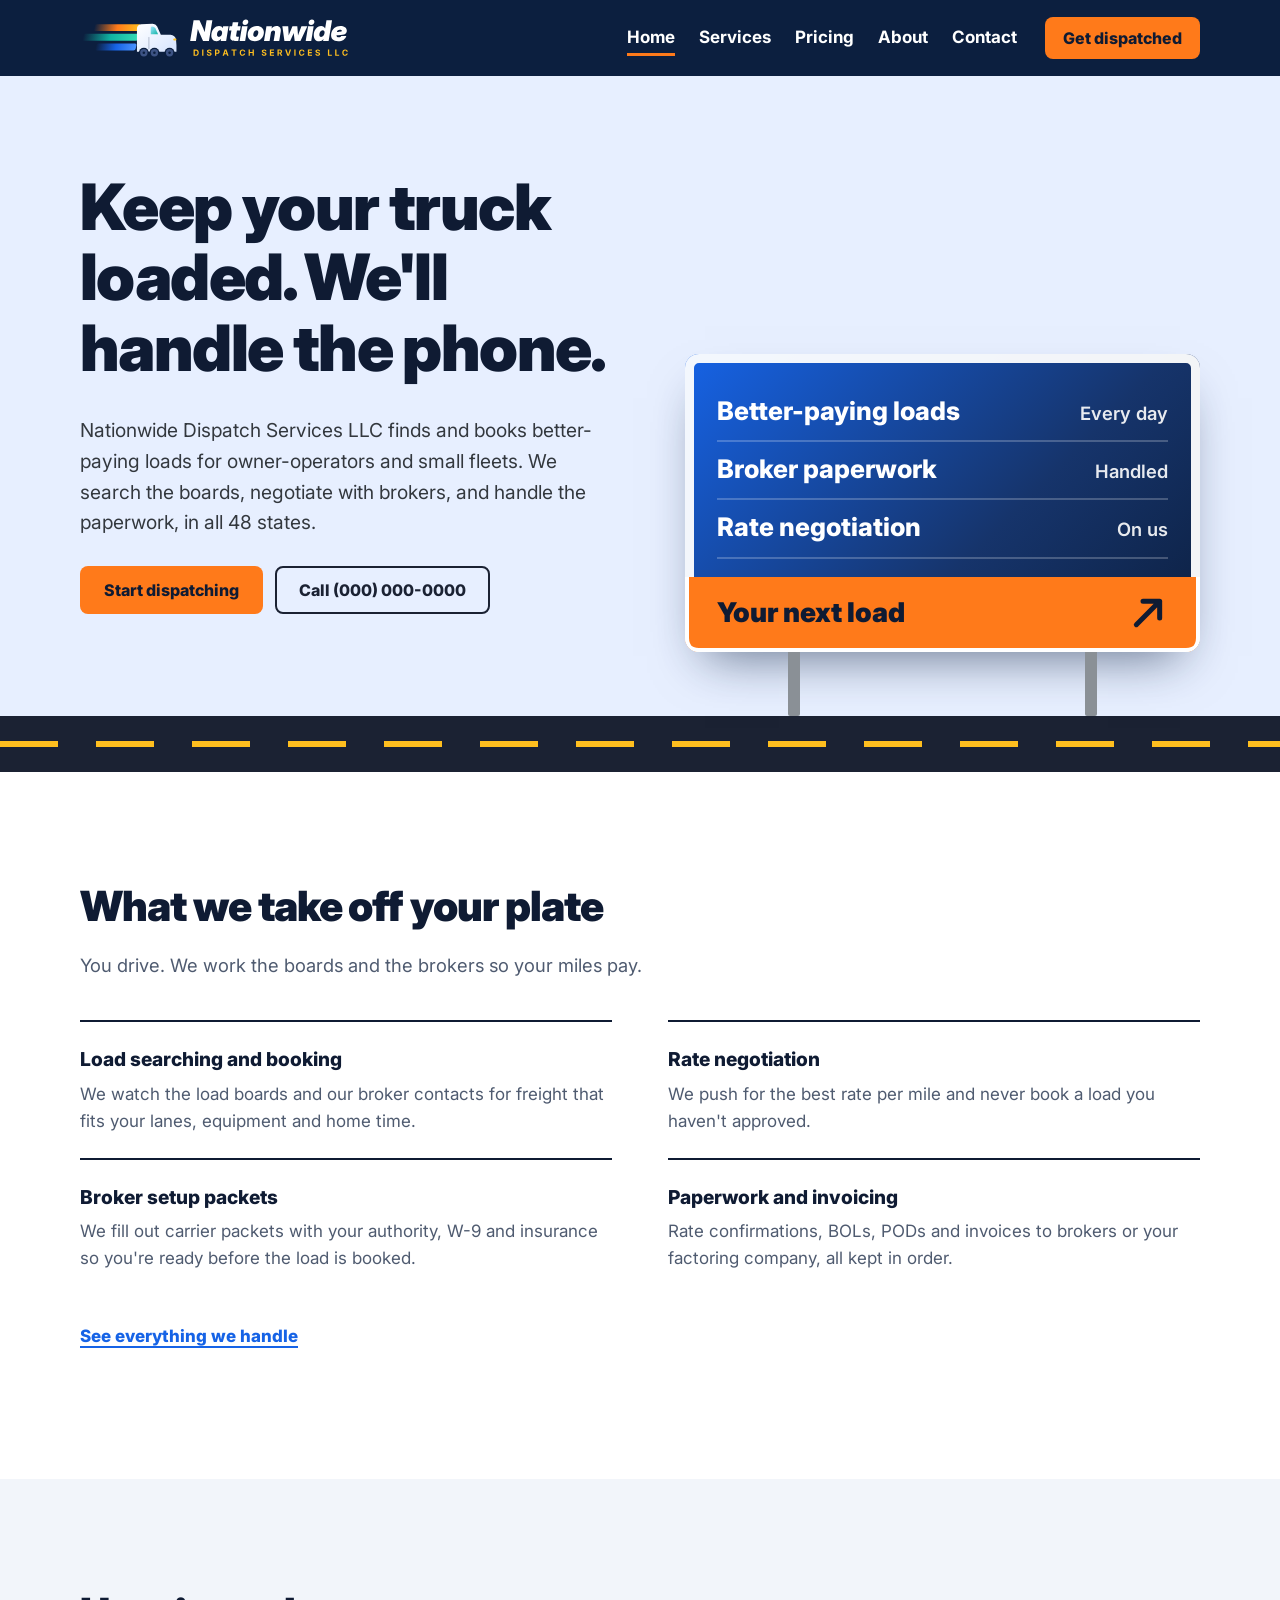
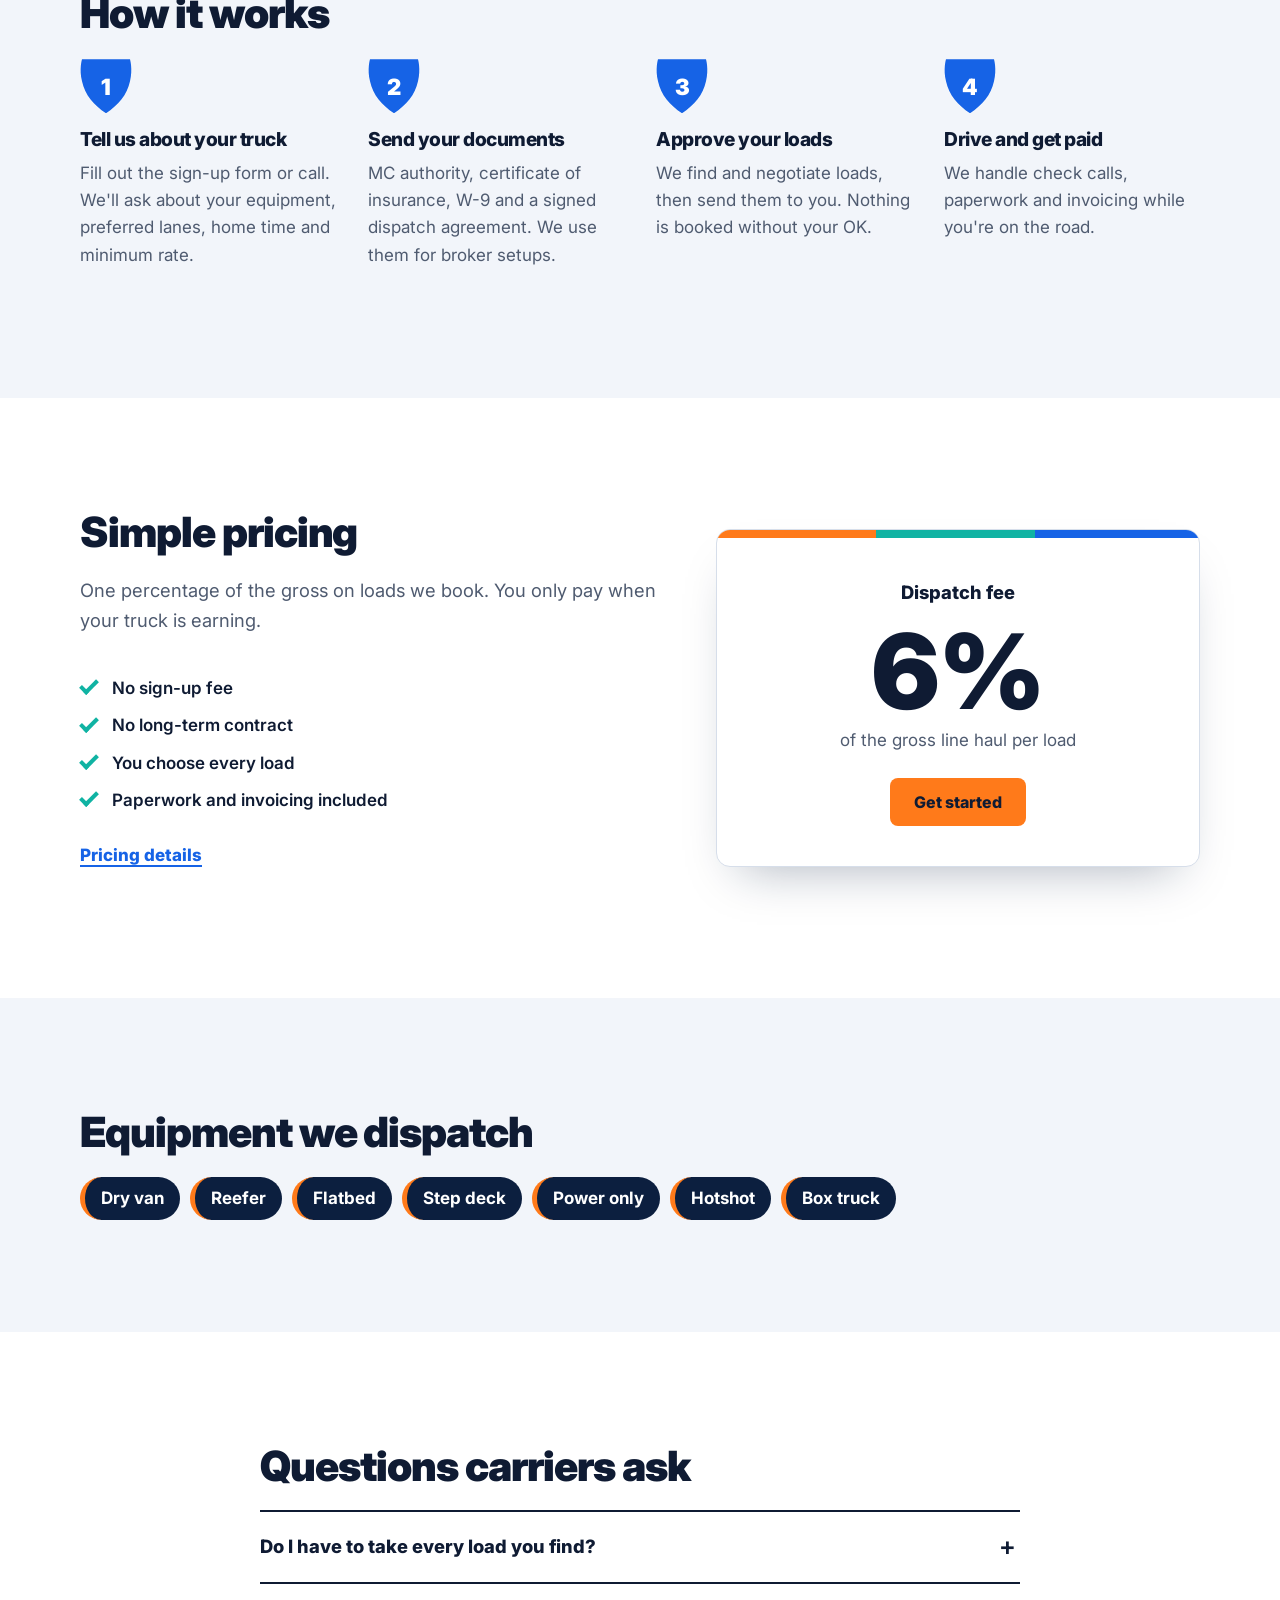
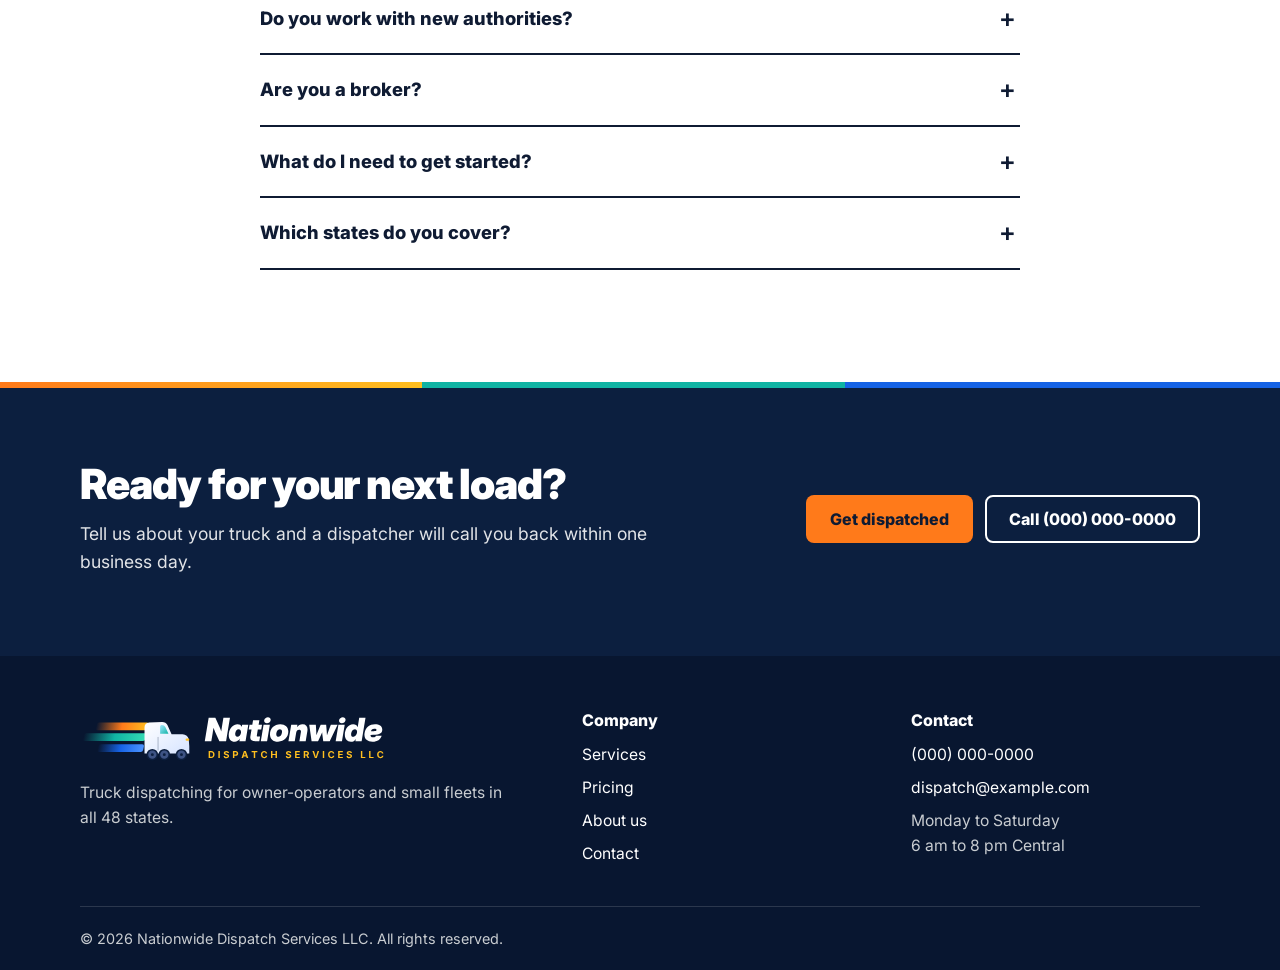
==== commit d25cb217: "New Velocity logo and navy/orange brand colors Replaces the green sign logo with a semi-truck and co" ====
--- a/index.html
+++ b/index.html
@@ -5,7 +5,7 @@
   <meta name="viewport" content="width=device-width, initial-scale=1">
   <title>Nationwide Dispatch Services LLC | Truck dispatching for owner-operators</title>
   <meta name="description" content="Nationwide Dispatch Services LLC finds and books better-paying loads, negotiates rates, and handles broker paperwork for owner-operators and small fleets in all 48 states.">
-  <meta name="theme-color" content="#0b5e3b">
+  <meta name="theme-color" content="#0c1f3f">
   <meta property="og:type" content="website">
   <meta property="og:title" content="Nationwide Dispatch Services LLC | Truck dispatching for owner-operators">
   <meta property="og:description" content="Nationwide Dispatch Services LLC finds and books better-paying loads, negotiates rates, and handles broker paperwork for owner-operators and small fleets in all 48 states.">
@@ -16,7 +16,7 @@
   <link rel="apple-touch-icon" href="/apple-touch-icon.png">
   <link rel="preconnect" href="https://fonts.googleapis.com">
   <link rel="preconnect" href="https://fonts.gstatic.com" crossorigin>
-  <link href="https://fonts.googleapis.com/css2?family=Overpass:wght@400;600;700;800;900&display=swap" rel="stylesheet">
+  <link href="https://fonts.googleapis.com/css2?family=Inter:wght@400;500;600;700;800;900&display=swap" rel="stylesheet">
   <link rel="stylesheet" href="/styles.css">
 </head>
 <body>
@@ -24,7 +24,7 @@
   <header class="topbar">
     <div class="wrap topbar-inner">
       <a class="brand" href="/" aria-label="Nationwide Dispatch Services LLC, home">
-        <img src="/brand/logo-reverse.svg" alt="Nationwide Dispatch Services LLC" width="220" height="48">
+        <img src="/brand/logo-reverse.svg" alt="Nationwide Dispatch Services LLC" width="230" height="48">
       </a>
       <button class="menu-btn" type="button" aria-expanded="false" aria-controls="site-nav">
         <span class="menu-icon" aria-hidden="true"></span><span class="menu-label">Menu</span>
--- a/styles.css
+++ b/styles.css
@@ -1,18 +1,26 @@
 :root {
-  --sign: #0b5e3b;
-  --sign-dark: #08482d;
+  --navy: #0c1f3f;
+  --navy-2: #16346b;
+  --navy-dark: #081630;
+  --blue: #1663e6;
+  --teal: #10b3a3;
+  --orange: #ff7a1a;
+  --orange-dark: #ef6408;
+  --amber: #ffbf1f;
+  --sign: var(--navy);
+  --sign-dark: var(--navy-dark);
   --white: #ffffff;
-  --yellow: #f5c518;
-  --yellow-dark: #d9ab00;
-  --asphalt: #2b2e33;
-  --ink: #1d2024;
-  --muted: #555b63;
-  --concrete: #eef0ee;
-  --sky: #dfe7ec;
-  --shield: #1f4e9c;
-  --line: #d4d8d6;
+  --yellow: var(--orange);
+  --yellow-dark: var(--orange-dark);
+  --asphalt: #1b2233;
+  --ink: #0f1b33;
+  --muted: #4f5b70;
+  --concrete: #f2f5fa;
+  --sky: #e7efff;
+  --shield: var(--blue);
+  --line: #d6deea;
   --radius-sign: 14px;
-  --font: "Overpass", "Helvetica Neue", Arial, sans-serif;
+  --font: "Inter", "Helvetica Neue", Arial, sans-serif;
 }
 
 *, *::before, *::after { box-sizing: border-box; }
@@ -30,8 +38,8 @@
 }
 
 img, svg { display: block; max-width: 100%; height: auto; }
-a { color: var(--sign); }
-:focus-visible { outline: 3px solid var(--yellow); outline-offset: 3px; border-radius: 4px; }
+a { color: var(--blue); }
+:focus-visible { outline: 3px solid var(--amber); outline-offset: 3px; border-radius: 4px; }
 
 .wrap { width: min(1120px, 100% - 32px); margin-inline: auto; }
 .narrow { width: min(760px, 100% - 32px); }
@@ -39,7 +47,7 @@
 .skip { position: absolute; left: -9999px; top: 8px; background: var(--yellow); color: var(--ink); padding: 8px 14px; z-index: 100; }
 .skip:focus { left: 8px; }
 
-h1, h2, h3 { line-height: 1.1; margin: 0 0 .5em; letter-spacing: -0.01em; }
+h1, h2, h3 { line-height: 1.1; margin: 0 0 .5em; letter-spacing: -0.025em; }
 h1 { font-size: clamp(2.4rem, 5.2vw, 4rem); font-weight: 900; }
 h2 { font-size: clamp(1.8rem, 3.4vw, 2.6rem); font-weight: 900; }
 h3 { font-size: 1.2rem; font-weight: 800; }
@@ -58,8 +66,8 @@
 .btn-ghost { border-color: var(--asphalt); color: var(--asphalt); background: transparent; }
 .btn-ghost:hover { background: var(--asphalt); color: var(--white); }
 .btn-outline-light { border-color: var(--white); color: var(--white); background: transparent; }
-.btn-outline-light:hover { background: var(--white); color: var(--sign); }
-.text-link { font-weight: 800; color: var(--sign); text-underline-offset: 4px; text-decoration-thickness: 2px; }
+.btn-outline-light:hover { background: var(--white); color: var(--navy); }
+.text-link { font-weight: 800; color: var(--blue); text-underline-offset: 4px; text-decoration-thickness: 2px; }
 .more { margin-top: 28px; }
 
 /* Header */
@@ -71,7 +79,7 @@
 .site-nav ul { display: flex; gap: 24px; list-style: none; margin: 0; padding: 0; }
 .site-nav a:not(.btn) { color: var(--white); text-decoration: none; font-weight: 700; padding: 6px 0; border-bottom: 3px solid transparent; }
 .site-nav a:not(.btn):hover { border-bottom-color: rgba(255,255,255,.6); }
-.site-nav a[aria-current="page"] { border-bottom-color: var(--yellow); }
+.site-nav a[aria-current="page"] { border-bottom-color: var(--orange); }
 .nav-cta { min-height: 42px; padding: 10px 16px; }
 
 .menu-btn {
@@ -99,7 +107,7 @@
   .site-nav.open { display: flex; }
   .site-nav ul { flex-direction: column; gap: 0; }
   .site-nav a:not(.btn) { display: block; padding: 14px 0; border-bottom: 1px solid rgba(255,255,255,.12); }
-  .site-nav a[aria-current="page"] { border-bottom-color: rgba(255,255,255,.12); color: var(--yellow); }
+  .site-nav a[aria-current="page"] { border-bottom-color: rgba(255,255,255,.12); color: var(--amber); }
   .nav-cta { margin-top: 16px; }
 }
 @media (max-width: 380px) { .brand img { height: 34px; } .menu-label { display: none; } }
@@ -113,9 +121,9 @@
 
 .sign { margin: 0; display: flex; flex-direction: column; align-items: center; }
 .sign-face {
-  width: 100%; background: var(--sign); color: var(--white);
+  width: 100%; background: linear-gradient(135deg, var(--blue), var(--navy-2) 60%, var(--navy)); color: var(--white);
   border-radius: var(--radius-sign);
-  box-shadow: inset 0 0 0 5px var(--sign), inset 0 0 0 9px var(--white), 0 18px 40px -18px rgba(8, 72, 45, .55);
+  box-shadow: inset 0 0 0 5px transparent, inset 0 0 0 9px rgba(255,255,255,.95), 0 24px 48px -20px rgba(12, 31, 63, .6);
   padding: 30px 32px 0;
 }
 .sign-row { display: flex; justify-content: space-between; align-items: baseline; gap: 16px; padding: 12px 0; border-bottom: 2px solid rgba(255,255,255,.22); }
@@ -137,7 +145,7 @@
 
 .road {
   height: 56px; background: var(--asphalt);
-  background-image: linear-gradient(90deg, var(--yellow) 0 60%, transparent 60% 100%);
+  background-image: linear-gradient(90deg, var(--amber) 0 60%, transparent 60% 100%);
   background-size: 96px 6px; background-repeat: repeat-x; background-position: 0 50%;
 }
 @media (prefers-reduced-motion: no-preference) {
@@ -154,9 +162,9 @@
 .page-hero { background: var(--sky); padding-top: clamp(48px, 7vw, 88px); }
 .page-hero .wrap { padding-bottom: clamp(36px, 5vw, 56px); }
 .page-hero h1 {
-  display: inline-block; background: var(--sign); color: var(--white);
-  padding: .22em .5em .12em; border-radius: 12px;
-  box-shadow: inset 0 0 0 4px var(--sign), inset 0 0 0 7px var(--white);
+  display: inline-block; background: linear-gradient(135deg, var(--blue), var(--navy-2) 65%, var(--navy)); color: var(--white);
+  padding: .26em .55em .2em; border-radius: 12px;
+  box-shadow: inset 0 0 0 4px transparent, inset 0 0 0 7px rgba(255,255,255,.95);
   font-size: clamp(2rem, 4.6vw, 3.4rem);
 }
 .page-hero .road { height: 40px; }
@@ -180,8 +188,8 @@
 
 .equip-chips { display: flex; flex-wrap: wrap; gap: 10px; list-style: none; margin: 0; padding: 0; }
 .equip-chips li, .equip-list dt {
-  background: var(--sign); color: var(--white); font-weight: 800; padding: 8px 16px 6px; border-radius: 6px;
-  box-shadow: inset 0 0 0 2px var(--sign), inset 0 0 0 4px rgba(255,255,255,.85);
+  background: var(--navy); color: var(--white); font-weight: 700; padding: 8px 16px; border-radius: 999px;
+  border-left: 5px solid var(--orange);
 }
 .equip-list { display: grid; grid-template-columns: repeat(auto-fill, minmax(300px, 1fr)); gap: 28px 40px; margin: 0; }
 .equip-list > div { display: grid; gap: 10px; align-content: start; }
@@ -205,14 +213,15 @@
 .pricing { display: grid; grid-template-columns: 1.2fr 1fr; gap: 56px; align-items: center; }
 .checks { list-style: none; padding: 0; margin: 0; display: grid; gap: 10px; }
 .checks li { padding-left: 32px; position: relative; font-weight: 600; }
-.checks li::before { content: ""; position: absolute; left: 0; top: .3em; width: 18px; height: 10px; border-left: 4px solid var(--sign); border-bottom: 4px solid var(--sign); transform: rotate(-45deg); }
-.checks-light li::before { border-color: var(--yellow); }
+.checks li::before { content: ""; position: absolute; left: 0; top: .3em; width: 18px; height: 10px; border-left: 4px solid var(--teal); border-bottom: 4px solid var(--teal); transform: rotate(-45deg); }
+.checks-light li::before { border-color: var(--amber); }
 .price-sign {
   display: flex; flex-direction: column; align-items: center; text-align: center; gap: 4px;
   background: var(--white); color: var(--ink); border-radius: var(--radius-sign);
-  box-shadow: inset 0 0 0 4px var(--white), inset 0 0 0 8px var(--ink);
-  padding: 40px 28px; border: 1px solid var(--line);
-}
+  box-shadow: 0 24px 48px -24px rgba(12,31,63,.35);
+  padding: 48px 28px 40px; border: 1px solid var(--line); position: relative; overflow: hidden;
+}
+.price-sign::before { content: ""; position: absolute; left: 0; right: 0; top: 0; height: 8px; background: linear-gradient(90deg, var(--orange) 0 33%, var(--teal) 33% 66%, var(--blue) 66%); }
 .price-label { font-weight: 800; font-size: 1.15rem; }
 .price-num { font-weight: 900; font-size: clamp(4.5rem, 10vw, 6.5rem); line-height: 1; margin-top: 8px; }
 .price-sub { color: var(--muted); margin-bottom: 20px; }
@@ -225,7 +234,7 @@
 .calc th, .calc td { padding: 16px 20px; border-bottom: 1px solid var(--line); text-align: left; }
 .calc th { font-weight: 600; }
 .calc td { text-align: right; font-weight: 800; font-variant-numeric: tabular-nums; }
-.calc .total th, .calc .total td { background: var(--sign); color: var(--white); border-bottom: 0; font-weight: 900; font-size: 1.15rem; }
+.calc .total th, .calc .total td { background: var(--navy); color: var(--white); border-bottom: 0; font-weight: 900; font-size: 1.15rem; }
 @media (max-width: 760px) { .example { grid-template-columns: 1fr; gap: 24px; } }
 
 .about-grid { display: grid; grid-template-columns: 1.3fr 1fr; gap: 64px; align-items: center; }
@@ -242,7 +251,11 @@
 details p { color: var(--muted); margin: 0 0 18px; max-width: 40em; }
 
 /* CTA band */
-.cta-band { background: var(--sign); color: var(--white); padding-block: clamp(48px, 7vw, 80px); }
+.cta-band { background: var(--navy); color: var(--white); padding-block: clamp(48px, 7vw, 80px); position: relative; overflow: hidden; }
+.cta-band::before {
+  content: ""; position: absolute; left: 0; right: 0; top: 0; height: 6px;
+  background: linear-gradient(90deg, var(--orange), var(--amber) 33%, var(--teal) 33% 66%, var(--blue) 66%);
+}
 .cta-inner { display: flex; align-items: center; justify-content: space-between; gap: 32px; flex-wrap: wrap; }
 .cta-inner h2 { margin-bottom: .3em; }
 .cta-inner p { margin: 0; color: rgba(255,255,255,.88); font-size: 1.1rem; max-width: 34em; }
@@ -255,7 +268,7 @@
 .contact { list-style: none; padding: 0; margin: 0; display: grid; gap: 14px; }
 .contact li { display: grid; grid-template-columns: 80px 1fr; gap: 12px; }
 .contact span { font-weight: 800; }
-.contact a { color: var(--yellow); font-weight: 700; }
+.contact a { color: var(--amber); font-weight: 700; }
 .docs-h { margin-top: 40px; }
 
 .form { background: var(--white); color: var(--ink); border-radius: var(--radius-sign); padding: clamp(22px, 4vw, 36px); display: grid; gap: 16px; }
@@ -266,17 +279,17 @@
   font: inherit; color: var(--ink); background: var(--white);
   border: 2px solid #b9bfbc; border-radius: 8px; padding: 10px 12px; min-height: 46px; width: 100%;
 }
-.field input:focus, .field select:focus, .field textarea:focus { border-color: var(--sign); outline: 3px solid rgba(245,197,24,.6); outline-offset: 0; }
+.field input:focus, .field select:focus, .field textarea:focus { border-color: var(--blue); outline: 3px solid rgba(22,99,230,.25); outline-offset: 0; }
 .field [aria-invalid="true"] { border-color: #b3261e; }
 .form .btn { justify-self: start; }
 .form-msg { margin: 0; font-weight: 600; min-height: 1.5em; }
 .form-msg.error { color: #b3261e; }
-.form-msg.ok { color: var(--sign); }
+.form-msg.ok { color: var(--teal); }
 @media (max-width: 860px) { .signup-grid { grid-template-columns: 1fr; } }
 @media (max-width: 480px) { .field-row { grid-template-columns: 1fr; } }
 
 /* Footer */
-.footer { background: var(--asphalt); color: #c9cdd1; padding-top: 56px; font-size: .98rem; }
+.footer { background: var(--navy-dark); color: #c9cdd1; padding-top: 56px; font-size: .98rem; }
 .footer-grid { display: grid; grid-template-columns: 1.6fr 1fr 1fr; gap: 40px; }
 .footer-brand img { height: 52px; width: auto; margin-bottom: 16px; }
 .footer-brand p { max-width: 28em; }
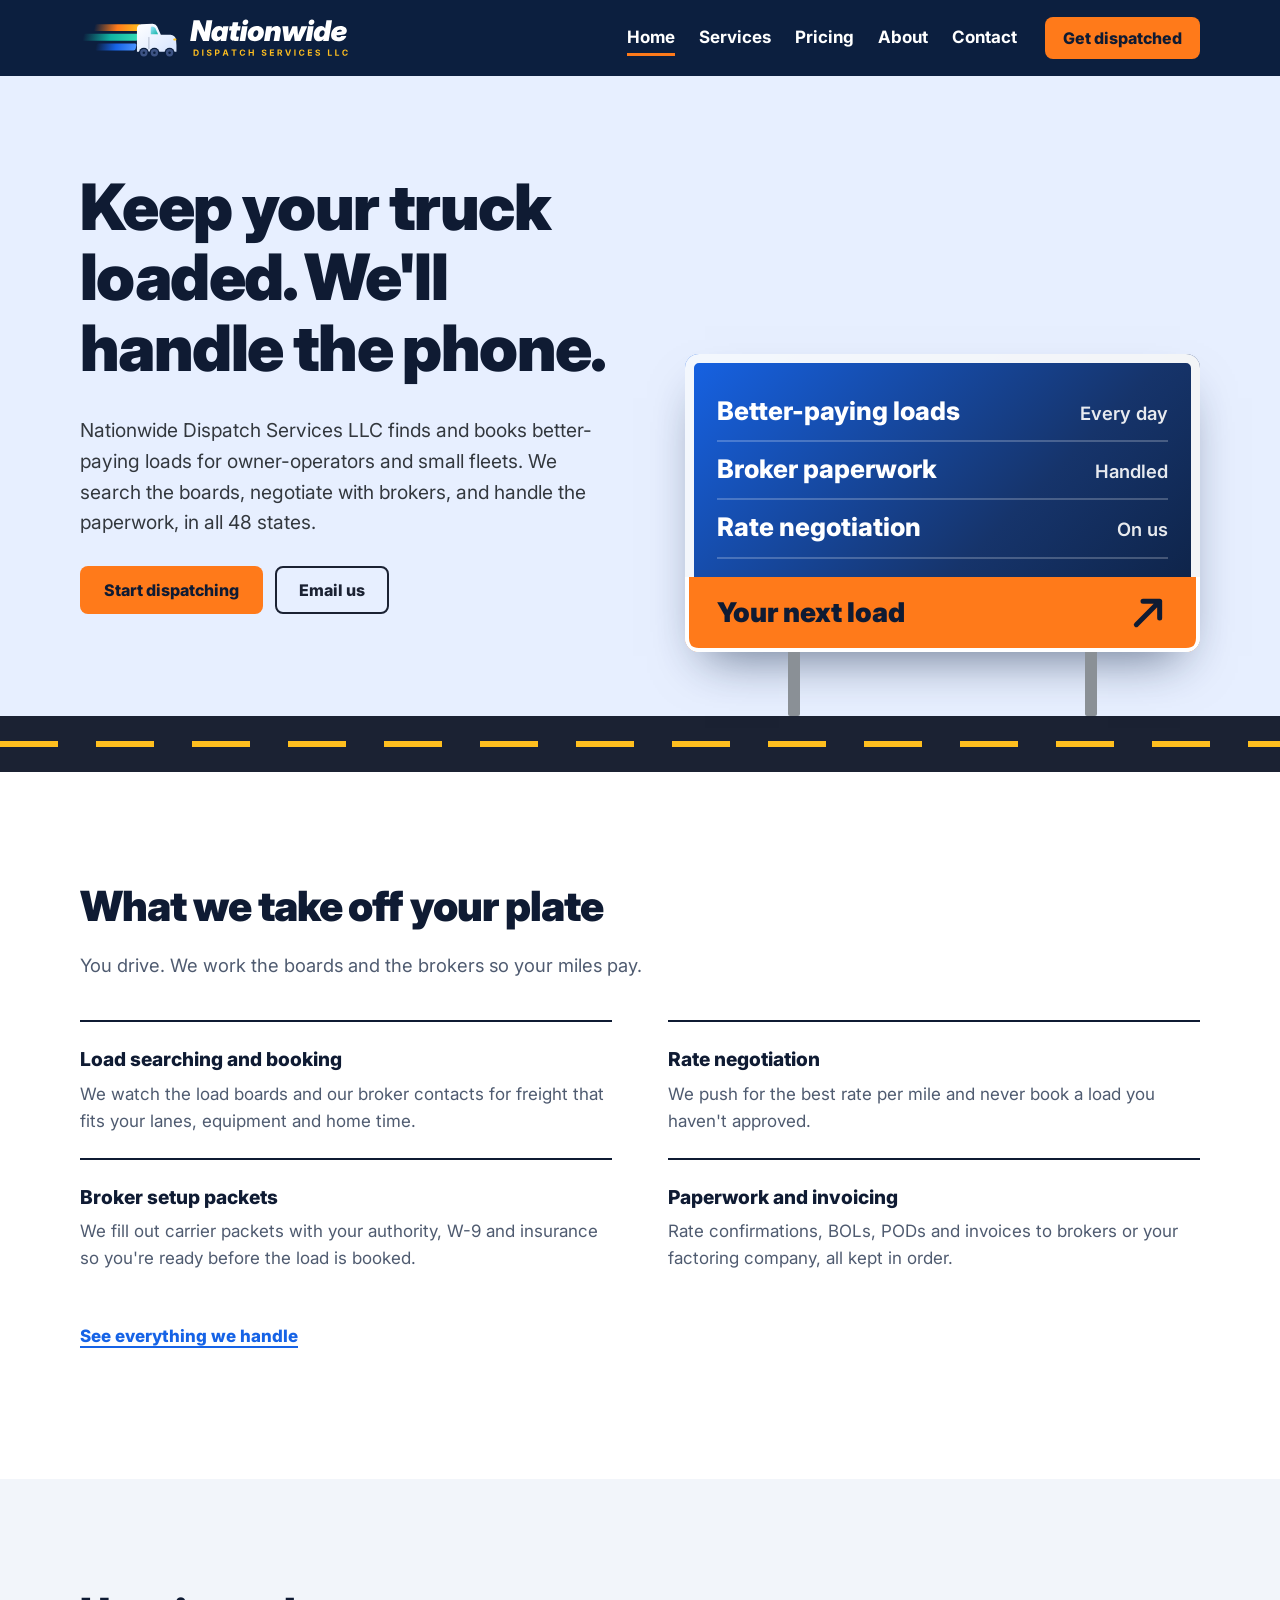
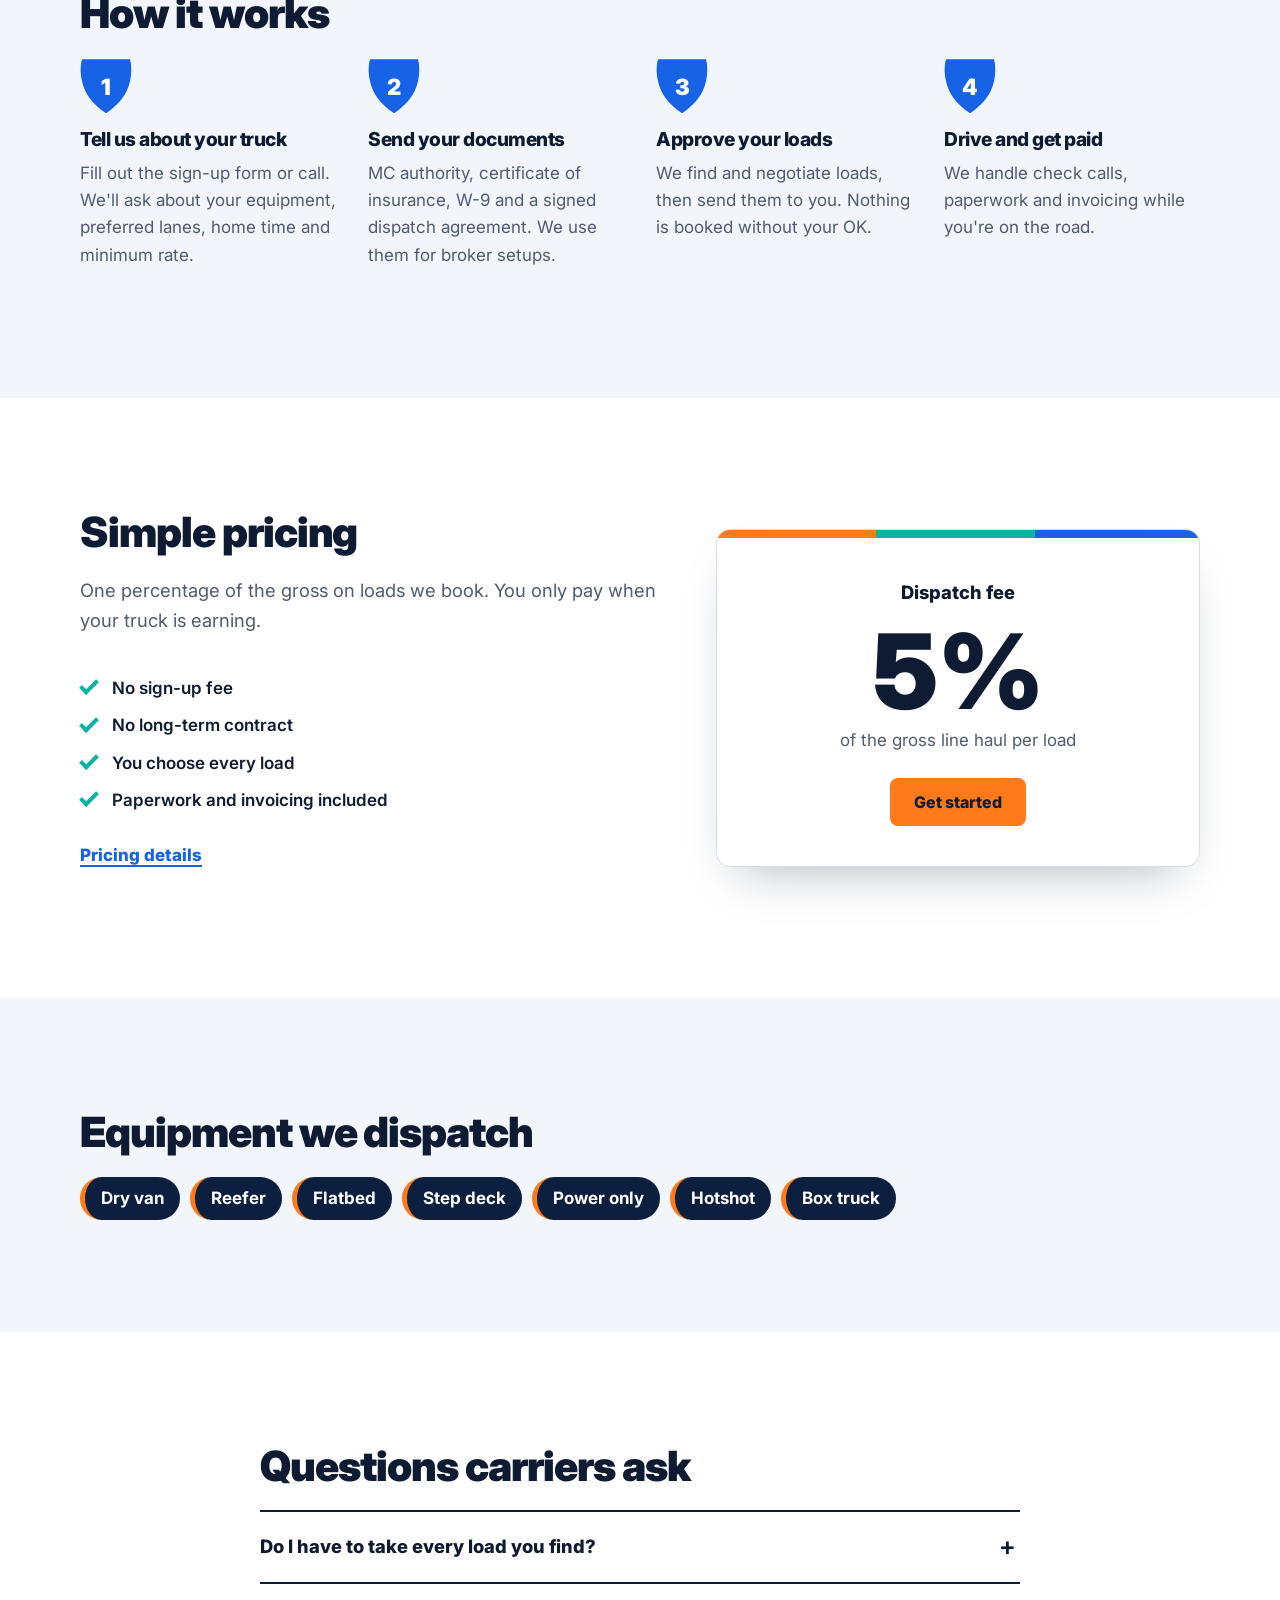
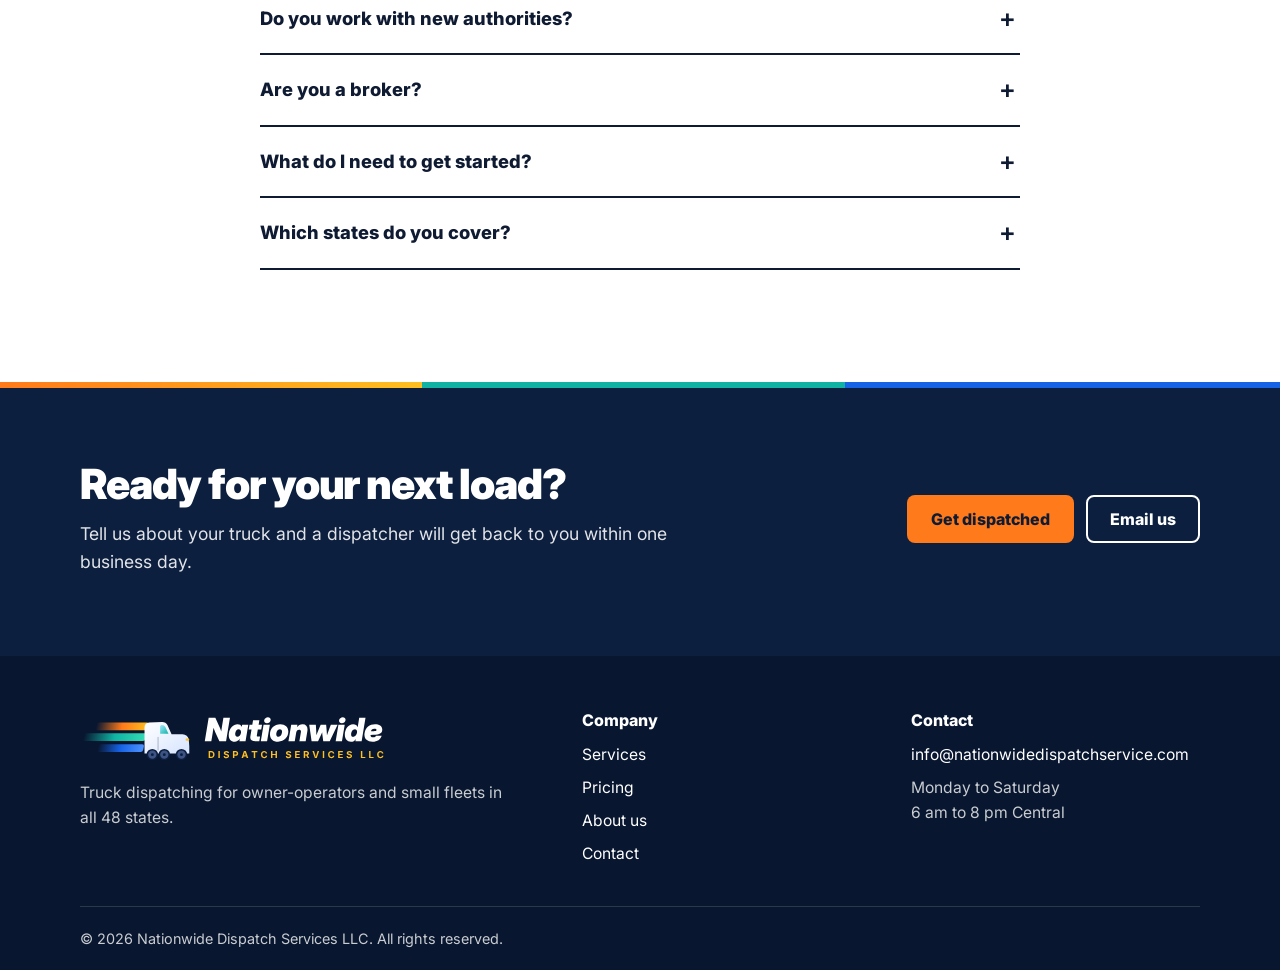
==== commit dd6fc84b: "Use info@ email, remove phone number, set fee to 5% Co-Authored-By: Claude Opus 5.5 <noreply@anthrop" ====
--- a/index.html
+++ b/index.html
@@ -50,7 +50,7 @@
           <p class="lede">Nationwide Dispatch Services LLC finds and books better-paying loads for owner-operators and small fleets. We search the boards, negotiate with brokers, and handle the paperwork, in all 48 states.</p>
           <div class="hero-actions">
             <a class="btn btn-yellow" href="/contact#signup">Start dispatching</a>
-            <a class="btn btn-ghost" href="tel:+10000000000" data-phone>Call (000) 000-0000</a>
+            <a class="btn btn-ghost" href="mailto:info@nationwidedispatchservice.com" data-email-btn>Email us</a>
           </div>
         </div>
         <figure class="sign" aria-label="Highway-style sign listing what we do">
@@ -110,7 +110,7 @@
         </div>
         <div class="price-sign" aria-label="Dispatch fee">
           <span class="price-label">Dispatch fee</span>
-          <span class="price-num">6%</span>
+          <span class="price-num">5%</span>
           <span class="price-sub">of the gross line haul per load</span>
           <a class="btn btn-yellow" href="/contact#signup">Get started</a>
         </div>
@@ -162,11 +162,11 @@
       <div class="wrap cta-inner">
         <div>
           <h2>Ready for your next load?</h2>
-          <p>Tell us about your truck and a dispatcher will call you back within one business day.</p>
+          <p>Tell us about your truck and a dispatcher will get back to you within one business day.</p>
         </div>
         <div class="cta-actions">
           <a class="btn btn-yellow" href="/contact#signup">Get dispatched</a>
-          <a class="btn btn-outline-light" href="tel:+10000000000" data-phone>Call (000) 000-0000</a>
+          <a class="btn btn-outline-light" href="mailto:info@nationwidedispatchservice.com" data-email-btn>Email us</a>
         </div>
       </div>
     </section>
@@ -190,8 +190,7 @@
       <div>
         <h2 class="footer-h">Contact</h2>
         <ul>
-          <li><a href="tel:+10000000000" data-phone>(000) 000-0000</a></li>
-          <li><a href="mailto:dispatch@example.com" data-email>dispatch@example.com</a></li>
+          <li><a href="mailto:info@nationwidedispatchservice.com" data-email>info@nationwidedispatchservice.com</a></li>
           <li>Monday to Saturday<br>6 am to 8 pm Central</li>
         </ul>
       </div>
--- a/styles.css
+++ b/styles.css
@@ -268,7 +268,8 @@
 .contact { list-style: none; padding: 0; margin: 0; display: grid; gap: 14px; }
 .contact li { display: grid; grid-template-columns: 80px 1fr; gap: 12px; }
 .contact span { font-weight: 800; }
-.contact a { color: var(--amber); font-weight: 700; }
+.contact a { color: var(--amber); font-weight: 700; overflow-wrap: anywhere; }
+.footer a { overflow-wrap: anywhere; }
 .docs-h { margin-top: 40px; }
 
 .form { background: var(--white); color: var(--ink); border-radius: var(--radius-sign); padding: clamp(22px, 4vw, 36px); display: grid; gap: 16px; }
